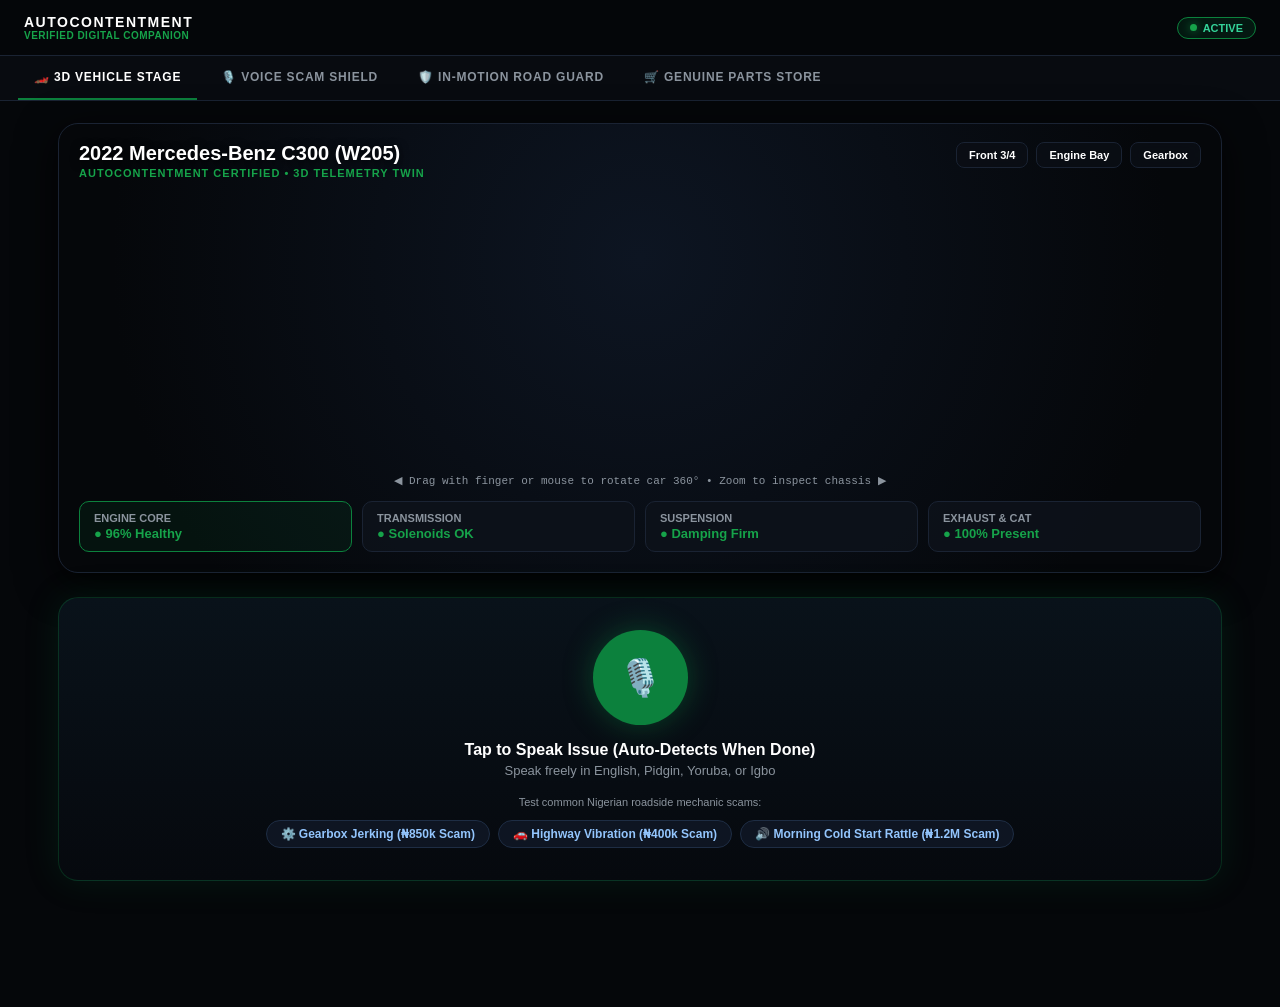
==== src/static/vibration_monitor.html @ ecfde9be "feat: Add interactive 3D WebGL car model and official AutoContentment emerald branding" ====
<!DOCTYPE html>
<html lang="en">
<head>
  <meta charset="UTF-8">
  <meta name="viewport" content="width=device-width, initial-scale=1.0, viewport-fit=cover">
  <title>AutoContentment | Official 3D Digital Companion & Scam Shield</title>
  
  <!-- Three.js for 3D Holographic Automotive Modeling -->
  <script src="https://cdnjs.cloudflare.com/ajax/libs/three.js/r128/three.min.js"></script>

  <style>
    :root {
      --ac-green: #0C813D;
      --ac-green-glow: rgba(12, 129, 61, 0.45);
      --ac-green-light: #16a34a;
      --bg: #05070a;
      --card: #0b0f16;
      --card-elevated: #111722;
      --border: #1a2333;
      --text: #ffffff;
      --muted: #8b949e;
      --red: #ef4444;
      --amber: #f59e0b;
      --mono: "SF Mono", "Consolas", monospace;
    }
    * { box-sizing: border-box; margin: 0; padding: 0; -webkit-tap-highlight-color: transparent; }
    body { background: var(--bg); color: var(--text); font-family: -apple-system, BlinkMacSystemFont, "SF Pro Display", "Segoe UI", Roboto, sans-serif; min-height: 100vh; overflow-x: hidden; padding-bottom: 80px; }

    /* Top Brand Navigation with AutoContentment Official Identity */
    .brand-header { background: rgba(5, 7, 10, 0.95); backdrop-filter: blur(14px); border-bottom: 1px solid var(--border); padding: 14px 24px; display: flex; justify-content: space-between; align-items: center; position: sticky; top: 0; z-index: 1000; }
    .brand-left { display: flex; align-items: center; gap: 14px; }
    .ac-logo-img { height: 32px; width: auto; object-fit: contain; }
    .brand-text { display: flex; flex-direction: column; }
    .ac-title { font-size: 14px; font-weight: 800; letter-spacing: 1.5px; text-transform: uppercase; color: #fff; }
    .ac-sub { font-size: 10px; color: var(--ac-green-light); font-weight: 700; text-transform: uppercase; letter-spacing: 0.5px; }

    .status-badge { display: flex; align-items: center; gap: 6px; font-size: 11px; font-weight: 700; background: rgba(12, 129, 61, 0.15); color: #34d399; border: 1px solid var(--ac-green); padding: 4px 12px; border-radius: 999px; }
    .pulse-dot { width: 7px; height: 7px; border-radius: 50%; background: var(--ac-green-light); box-shadow: 0 0 10px var(--ac-green); animation: pulseAc 1.8s infinite; }
    @keyframes pulseAc { 0%, 100% { opacity: 0.4; transform: scale(0.9); } 50% { opacity: 1; transform: scale(1.15); } }

    /* Responsive Nav Tabs */
    .nav-tabs { display: flex; background: #080b10; border-bottom: 1px solid var(--border); padding: 0 18px; overflow-x: auto; gap: 8px; }
    .tab-item { background: none; border: none; color: var(--muted); padding: 14px 16px; font-size: 12px; font-weight: 700; text-transform: uppercase; letter-spacing: 0.8px; cursor: pointer; border-bottom: 2px solid transparent; white-space: nowrap; transition: all 0.2s; }
    .tab-item.active { color: #fff; border-bottom-color: var(--ac-green); }

    .main-wrap { max-width: 1200px; margin: 0 auto; padding: 22px 18px; }
    .tab-pane { display: none; }
    .tab-pane.active { display: block; }

    /* 3D VEHICLE STAGE CARD */
    .stage-3d-card { background: radial-gradient(circle at 50% 30%, #0d1522 0%, #05070a 80%); border: 1px solid var(--border); border-radius: 20px; padding: 20px; margin-bottom: 24px; position: relative; overflow: hidden; box-shadow: 0 10px 40px rgba(0,0,0,0.8); }
    .stage-overlay { position: absolute; top: 18px; left: 20px; z-index: 10; pointer-events: none; }
    .stage-car-name { font-size: 20px; font-weight: 800; color: #fff; text-shadow: 0 2px 10px rgba(0,0,0,0.8); }
    .stage-car-tag { font-size: 11px; color: var(--ac-green-light); font-weight: 700; text-transform: uppercase; letter-spacing: 1px; margin-top: 2px; }

    .stage-controls-overlay { position: absolute; top: 18px; right: 20px; z-index: 10; display: flex; gap: 8px; }
    .view-chip { background: rgba(11, 15, 22, 0.85); backdrop-filter: blur(8px); border: 1px solid var(--border); color: #fff; font-size: 11px; font-weight: 700; padding: 6px 12px; border-radius: 8px; cursor: pointer; transition: all 0.15s; }
    .view-chip:active { background: var(--ac-green); }

    #webglCanvas { width: 100%; height: 320px; display: block; border-radius: 12px; cursor: grab; }
    #webglCanvas:active { cursor: grabbing; }

    .stage-hint { text-align: center; font-size: 11px; color: var(--muted); margin-top: 10px; font-family: var(--mono); }

    /* 3D Component Inspection Nodes */
    .nodes-grid { display: grid; grid-template-columns: repeat(4, 1fr); gap: 10px; margin-top: 14px; }
    @media (max-width: 640px) { .nodes-grid { grid-template-columns: repeat(2, 1fr); } }
    .node-card { background: rgba(14, 18, 26, 0.85); border: 1px solid var(--border); border-radius: 10px; padding: 10px 14px; cursor: pointer; transition: all 0.2s; }
    .node-card:hover, .node-card.active { border-color: var(--ac-green); background: rgba(12, 129, 61, 0.1); }
    .node-title { font-size: 11px; font-weight: 700; text-transform: uppercase; color: var(--muted); }
    .node-status { font-size: 13px; font-weight: 800; color: #fff; margin-top: 2px; display: flex; align-items: center; gap: 6px; }

    /* VOICE NOTE RECORDER HERO */
    .recorder-hero { background: linear-gradient(180deg, #09121a 0%, #06090e 100%); border: 1px solid rgba(12, 129, 61, 0.3); border-radius: 20px; padding: 32px 20px; text-align: center; margin-bottom: 24px; position: relative; overflow: hidden; box-shadow: 0 0 35px rgba(12, 129, 61, 0.15); }
    .mic-wrap { width: 95px; height: 95px; margin: 0 auto 16px; position: relative; z-index: 1; }
    .mic-btn { width: 100%; height: 100%; border-radius: 50%; background: var(--ac-green); color: #fff; border: none; font-size: 36px; display: flex; align-items: center; justify-content: center; cursor: pointer; transition: all 0.2s; box-shadow: 0 0 30px var(--ac-green-glow); }
    .mic-btn.listening { background: var(--red); box-shadow: 0 0 40px rgba(239,68,68,0.8); animation: pulseMic 1.4s infinite; }
    @keyframes pulseMic { 0%, 100% { transform: scale(1); } 50% { transform: scale(1.08); } }

    .rec-status { font-size: 16px; font-weight: 800; color: #fff; margin-bottom: 4px; }
    .rec-sub { font-size: 13px; color: var(--muted); }
    .vad-indicator { font-family: var(--mono); font-size: 12px; color: #34d399; font-weight: 700; margin-top: 8px; display: none; }

    /* Auto-Silence Wave Bar */
    .wave-meter-wrap { height: 6px; width: 180px; background: #151d2a; border-radius: 3px; margin: 10px auto 0; overflow: hidden; display: none; }
    .wave-meter-fill { height: 100%; width: 0%; background: var(--ac-green-light); transition: width 0.08s ease; }

    /* Quick Demo Scenario Pills */
    .pill-row { display: flex; flex-wrap: wrap; justify-content: center; gap: 8px; margin-top: 18px; }
    .scam-pill { background: #0e1522; color: #93c5fd; border: 1px solid #1e2d44; border-radius: 999px; padding: 6px 14px; font-size: 12px; cursor: pointer; font-weight: 600; }
    .scam-pill:active { background: var(--ac-green); color: #fff; }

    /* SCAM SHIELD REPORT */
    .report-card { background: #0c1017; border: 1px solid var(--border); border-radius: 18px; padding: 22px; margin-bottom: 24px; display: none; animation: slideIn 0.3s ease-out; }
    @keyframes slideIn { from { opacity: 0; transform: translateY(-10px); } to { opacity: 1; transform: translateY(0); } }

    .transcript-box { background: #111724; border-radius: 10px; padding: 12px 16px; margin-bottom: 16px; font-size: 13px; color: #cbd5e1; border-left: 3px solid var(--ac-green); }
    .money-saved-banner { background: linear-gradient(135deg, #064e3b 0%, #032d20 100%); border: 1px solid var(--ac-green); border-radius: 14px; padding: 18px 20px; display: flex; justify-content: space-between; align-items: center; margin-bottom: 18px; box-shadow: 0 4px 20px rgba(12,129,61,0.25); }
    .saved-lbl { font-size: 11px; text-transform: uppercase; font-weight: 700; color: #6ee7b7; letter-spacing: 1px; }
    .saved-val { font-size: 28px; font-weight: 900; color: #fff; font-family: var(--mono); margin-top: 2px; }

    .triage-grid { display: grid; grid-template-columns: 1fr; gap: 14px; margin-bottom: 18px; }
    @media (min-width: 600px) { .triage-grid { grid-template-columns: 1fr 1fr; } }
    .triage-box { background: #10151f; border: 1px solid var(--border); border-radius: 12px; padding: 16px; }
    .triage-lbl { font-size: 11px; text-transform: uppercase; font-weight: 700; margin-bottom: 6px; }

    .btn-ac-order { background: var(--ac-green); color: #fff; border: none; border-radius: 10px; padding: 15px 22px; font-size: 13px; font-weight: 800; text-decoration: none; display: flex; align-items: center; justify-content: center; gap: 8px; width: 100%; box-shadow: 0 4px 15px var(--ac-green-glow); text-transform: uppercase; letter-spacing: 0.5px; }

    /* POTHOLE GUARD */
    .grid-2 { display: grid; grid-template-columns: 1fr 1fr; gap: 14px; margin-bottom: 18px; }
    .metric-card { background: var(--card); border: 1px solid var(--border); border-radius: 14px; padding: 18px; }
    .metric-lbl { font-size: 11px; text-transform: uppercase; color: var(--muted); }
    .metric-val { font-family: var(--mono); font-size: 32px; font-weight: 800; line-height: 1.1; margin-top: 6px; }

    /* DEALER STORE CARD */
    .dealer-card { background: linear-gradient(135deg, #09131d 0%, #050a10 100%); border: 1px solid var(--ac-green); border-radius: 16px; padding: 20px; display: flex; justify-content: space-between; align-items: center; margin-top: 20px; }
    .ac-buy-btn { background: var(--ac-green); color: #fff; padding: 10px 18px; border-radius: 8px; font-size: 12px; font-weight: 800; text-decoration: none; white-space: nowrap; }
  </style>
</head>
<body>

  <!-- Official Brand Top Navigation -->
  <header class="brand-header">
    <div class="brand-left">
      <!-- AutoContentment Official Logo Asset -->
      <img src="https://autocontentment.com/uploads/site_photos/5adc6f59e1723d2b255e4f0b3622234e.png" alt="AutoContentment Logo" class="ac-logo-img" onerror="this.style.display='none'">
      <div class="brand-text">
        <div class="ac-title">AutoContentment</div>
        <div class="ac-sub">Verified Digital Companion</div>
      </div>
    </div>
    <div class="status-badge">
      <div class="pulse-dot"></div>
      ACTIVE
    </div>
  </header>

  <!-- Navigation Switcher -->
  <nav class="nav-tabs">
    <button class="tab-item active" onclick="switchNav('stage')">🏎️ 3D Vehicle Stage</button>
    <button class="tab-item" onclick="switchNav('scamshield')">🎙️ Voice Scam Shield</button>
    <button class="tab-item" onclick="switchNav('pothole')">🛡️ In-Motion Road Guard</button>
    <button class="tab-item" onclick="switchNav('store')">🛒 Genuine Parts Store</button>
  </nav>

  <main class="main-wrap">

    <!-- 3D INTERACTIVE VEHICLE STAGE (THE SHOWSTOPPER) -->
    <div class="stage-3d-card" id="stageContainer">
      <div class="stage-overlay">
        <div class="stage-car-name" id="stageVehName">2022 Mercedes-Benz C300 (W205)</div>
        <div class="stage-car-tag">AutoContentment Certified • 3D Telemetry Twin</div>
      </div>
      <div class="stage-controls-overlay">
        <button class="view-chip" onclick="reset3DCamera()">Front 3/4</button>
        <button class="view-chip" onclick="highlight3DComponent('engine')">Engine Bay</button>
        <button class="view-chip" onclick="highlight3DComponent('transmission')">Gearbox</button>
      </div>

      <!-- Real WebGL 3D Canvas -->
      <canvas id="webglCanvas"></canvas>

      <div class="stage-hint">◀ Drag with finger or mouse to rotate car 360° • Zoom to inspect chassis ▶</div>

      <!-- 3D Component Inspection Nodes -->
      <div class="nodes-grid">
        <div class="node-card active" onclick="highlight3DComponent('engine')">
          <div class="node-title">Engine Core</div>
          <div class="node-status" style="color:var(--ac-green-light);">● 96% Healthy</div>
        </div>
        <div class="node-card" onclick="highlight3DComponent('transmission')">
          <div class="node-title">Transmission</div>
          <div class="node-status" style="color:var(--ac-green-light);">● Solenoids OK</div>
        </div>
        <div class="node-card" onclick="highlight3DComponent('suspension')">
          <div class="node-title">Suspension</div>
          <div class="node-status" style="color:var(--ac-green-light);">● Damping Firm</div>
        </div>
        <div class="node-card" onclick="highlight3DComponent('catalytic')">
          <div class="node-title">Exhaust & Cat</div>
          <div class="node-status" style="color:var(--ac-green-light);">● 100% Present</div>
        </div>
      </div>
    </div>

    <!-- TAB 1: VOICE NOTE FIRST-AID & SCAM SHIELD -->
    <section id="scamshieldTab" class="tab-pane active">
      <div class="recorder-hero">
        <div class="mic-wrap">
          <button class="mic-btn" id="vadMicBtn" onclick="toggleVADRecording()">🎙️</button>
        </div>
        <div class="rec-status" id="vadStatusText">Tap to Speak Issue (Auto-Detects When Done)</div>
        <div class="rec-sub" id="vadSubText">Speak freely in English, Pidgin, Yoruba, or Igbo</div>
        <div class="vad-indicator" id="vadAlert">🟢 Listening... (Stops automatically when you finish talking)</div>
        <div class="wave-meter-wrap" id="waveWrap"><div class="wave-meter-fill" id="waveFill"></div></div>

        <!-- Nigerian Quack Mechanic Demo Pills -->
        <div class="pill-row">
          <span style="font-size:11px; color:var(--muted); width:100%; margin-bottom:4px;">Test common Nigerian roadside mechanic scams:</span>
          <button class="scam-pill" onclick="simulateScamScenario('gear')">⚙️ Gearbox Jerking (₦850k Scam)</button>
          <button class="scam-pill" onclick="simulateScamScenario('vibration')">🚗 Highway Vibration (₦400k Scam)</button>
          <button class="scam-pill" onclick="simulateScamScenario('rattle')">🔊 Morning Cold Start Rattle (₦1.2M Scam)</button>
        </div>
      </div>

      <!-- SCAM SHIELD REPORT CARD -->
      <div class="report-card" id="scamReportCard">
        <div class="transcript-box">
          <span style="font-size:11px; text-transform:uppercase; color:var(--ac-green-light); font-weight:700;">🎙️ Your Voice Note:</span>
          <div style="margin-top:4px; font-style:italic;" id="repTranscript">"..."</div>
        </div>

        <div class="money-saved-banner">
          <div>
            <div class="saved-lbl">Money Saved From Quack Mechanics</div>
            <div class="saved-val" id="repSaved">₦790,000</div>
          </div>
          <div style="font-size:36px;">🛡️</div>
        </div>

        <div class="triage-grid">
          <div class="triage-box" style="border-left: 3px solid var(--ac-green);">
            <div class="triage-lbl" style="color:var(--ac-green-light);">🔍 Real Engineering Root Cause</div>
            <div style="font-size:14px; font-weight:700; color:#fff; margin-bottom:4px;" id="repTitle">Shift Solenoid Sticking</div>
            <div style="font-size:13px; color:var(--muted); line-height:1.4;" id="repDesc">...</div>
            <div style="margin-top:10px; font-size:12px; font-weight:700; color:#34d399;" id="repRealCost">Honest Repair Cost: ~₦45,000</div>
          </div>

          <div class="triage-box" style="border-left: 3px solid var(--red);">
            <div class="triage-lbl" style="color:var(--red);">🛑 Quack Mechanic Scam Exposed</div>
            <div style="font-size:13px; color:#fca5a5; line-height:1.4;" id="repScamText">...</div>
            <div style="margin-top:10px; font-size:12px; font-weight:700; color:#ef4444;" id="repScamCost">Mechanic False Quote: ~₦850,000</div>
          </div>
        </div>

        <div style="background:#090d14; border:1px solid var(--border); border-radius:12px; padding:16px; margin-bottom:18px;">
          <div style="font-size:12px; font-weight:700; text-transform:uppercase; color:var(--ac-green-light); margin-bottom:4px;">💡 The Honest Mechanical Fix</div>
          <div style="font-size:13px; color:#cbd5e1; line-height:1.5;" id="repTrueFix">...</div>
          <div style="font-size:12px; color:#93c5fd; margin-top:8px;">📦 <b>Recommended Genuine Part</b>: <span id="repPart">OEM Fluid</span></div>
        </div>

        <a href="https://wa.me/?text=Hello%20AutoContentment,%20I%20want%20to%20order%20genuine%20parts" target="_blank" class="btn-ac-order" id="repOrderBtn">
          🛒 Order Genuine Parts from AutoContentment Store
        </a>
      </div>
    </section>

    <!-- TAB 2: IN-MOTION POTHOLE & SPEED GUARD -->
    <section id="potholeTab" class="tab-pane">
      <div class="grid-2">
        <div class="metric-card">
          <div class="metric-lbl">GPS Velocity</div>
          <div class="metric-val" id="dispSpeed" style="color:#38bdf8;">0.0 <span style="font-size:13px; color:var(--muted);">km/h</span></div>
        </div>
        <div class="metric-card">
          <div class="metric-lbl">Road Shock Load</div>
          <div class="metric-val" id="dispShock" style="color:var(--ac-green-light);">0.08 <span style="font-size:13px; color:var(--muted);">G</span></div>
        </div>
      </div>
      <div style="background:var(--card); border:1px solid var(--border); border-radius:14px; padding:18px;">
        <div style="font-weight:700; margin-bottom:4px;" id="motionHeading">Vehicle is Parked / Stationary</div>
        <div style="font-size:13px; color:var(--muted); line-height:1.4;" id="motionSub">
          Place phone in car mount while driving. As soon as you exceed 5 km/h, road shock logging and crater avoidance warnings activate automatically.
        </div>
      </div>
    </section>

    <!-- TAB 3: GENUINE STORE -->
    <section id="storeTab" class="tab-pane">
      <div class="dealer-card">
        <div>
          <div style="font-size:10px; font-weight:800; color:var(--ac-green-light); text-transform:uppercase;">AutoContentment Verified</div>
          <div style="font-size:15px; font-weight:800; color:#fff; margin-top:2px;">Genuine OEM 0W-20 Synthetic Oil (5L)</div>
          <div style="font-size:12px; color:var(--muted);">Protects timing chains & prevents sludge (₦45,000)</div>
        </div>
        <a href="https://wa.me/?text=I%20want%20to%20order%20genuine%200W-20%20oil%20from%20AutoContentment" target="_blank" class="ac-buy-btn">Order Direct</a>
      </div>
    </section>

  </main>

  <script>
    // Tab Navigation
    function switchNav(tabId) {
      document.querySelectorAll('.tab-item').forEach(b => b.classList.remove('active'));
      document.querySelectorAll('.tab-pane').forEach(p => p.classList.remove('active'));
      event.target.classList.add('active');
      
      if (tabId === 'stage') {
        document.getElementById('stageContainer').scrollIntoView({ behavior: 'smooth' });
        return;
      }
      document.getElementById(tabId + 'Tab').classList.add('active');
    }

    // ==========================================
    // 3D HOLOGRAPHIC LUXURY VEHICLE MODELING (THREE.JS)
    // ==========================================
    let scene, camera, renderer, carGroup;
    let engineMesh, transMesh, suspMesh, catMesh;
    let isDragging = false, prevMouseX = 0;

    function init3DVehicle() {
      const container = document.getElementById('stageContainer');
      const canvas = document.getElementById('webglCanvas');
      const width = canvas.clientWidth;
      const height = 320;

      scene = new THREE.Scene();
      camera = new THREE.PerspectiveCamera(40, width / height, 0.1, 1000);
      camera.position.set(5.5, 3.2, 7.5);

      renderer = new THREE.WebGLRenderer({ canvas: canvas, antialias: true, alpha: true });
      renderer.setSize(width, height);
      renderer.setPixelRatio(Math.min(window.devicePixelRatio, 2));

      // Studio Lighting
      const ambientLight = new THREE.AmbientLight(0xffffff, 0.7);
      scene.add(ambientLight);

      const greenKeyLight = new THREE.DirectionalLight(0x0C813D, 2.5);
      greenKeyLight.position.set(5, 10, 7);
      scene.add(greenKeyLight);

      const rimLight = new THREE.DirectionalLight(0x38bdf8, 1.8);
      rimLight.position.set(-6, -2, -5);
      scene.add(rimLight);

      // Build Luxury Car Procedural 3D Mesh
      carGroup = new THREE.Group();

      // Materials
      const bodyMat = new THREE.MeshStandardMaterial({
        color: 0x091018,
        metalness: 0.85,
        roughness: 0.25,
        wireframe: false
      });
      const wireMat = new THREE.MeshBasicMaterial({
        color: 0x0C813D,
        wireframe: true,
        transparent: true,
        opacity: 0.35
      });
      const glowGreen = new THREE.MeshStandardMaterial({
        color: 0x0C813D,
        emissive: 0x0C813D,
        emissiveIntensity: 0.8
      });

      // 1. Lower Body Chassis
      const chassisGeo = new THREE.BoxGeometry(4.2, 0.7, 1.8);
      const chassis = new THREE.Mesh(chassisGeo, bodyMat);
      chassis.position.y = 0.5;
      carGroup.add(chassis);

      const chassisWire = new THREE.Mesh(chassisGeo, wireMat);
      chassisWire.position.y = 0.5;
      carGroup.add(chassisWire);

      // 2. Aerodynamic Cabin
      const cabinGeo = new THREE.BoxGeometry(2.3, 0.65, 1.5);
      const cabin = new THREE.Mesh(cabinGeo, bodyMat);
      cabin.position.set(-0.2, 1.05, 0);
      carGroup.add(cabin);

      const cabinWire = new THREE.Mesh(cabinGeo, wireMat);
      cabinWire.position.set(-0.2, 1.05, 0);
      carGroup.add(cabinWire);

      // 3. Wheels & Calipers
      const wheelGeo = new THREE.CylinderGeometry(0.42, 0.42, 0.3, 24);
      const wheelMat = new THREE.MeshStandardMaterial({ color: 0x111620, roughness: 0.5 });
      const wheelPositions = [
        [1.3, 0.38, 0.95],
        [1.3, 0.38, -0.95],
        [-1.3, 0.38, 0.95],
        [-1.3, 0.38, -0.95]
      ];
      wheelPositions.forEach(p => {
        const w = new THREE.Mesh(wheelGeo, wheelMat);
        w.rotation.x = Math.PI / 2;
        w.position.set(p[0], p[1], p[2]);
        carGroup.add(w);

        const wRim = new THREE.Mesh(wheelGeo, wireMat);
        wRim.rotation.x = Math.PI / 2;
        wRim.position.set(p[0], p[1], p[2]);
        carGroup.add(wRim);
      });

      // 4. Glowing Inspection Hotspot Nodes (Engine, Transmission, Suspension)
      // Engine Node (Front)
      const nodeGeo = new THREE.SphereGeometry(0.32, 16, 16);
      engineMesh = new THREE.Mesh(nodeGeo, glowGreen);
      engineMesh.position.set(1.4, 0.75, 0);
      carGroup.add(engineMesh);

      // Transmission Node (Center)
      transMesh = new THREE.Mesh(nodeGeo, glowGreen.clone());
      transMesh.position.set(0.1, 0.45, 0);
      carGroup.add(transMesh);

      // Suspension Node (Wheels)
      suspMesh = new THREE.Mesh(nodeGeo, glowGreen.clone());
      suspMesh.position.set(1.3, 0.6, 0.9);
      carGroup.add(suspMesh);

      // Ground Glow Grid
      const grid = new THREE.GridHelper(10, 20, 0x0C813D, 0x111c2a);
      grid.position.y = -0.05;
      scene.add(grid);

      scene.add(carGroup);

      // Mouse / Touch Rotation Interaction
      canvas.addEventListener('mousedown', (e) => { isDragging = true; prevMouseX = e.clientX; });
      window.addEventListener('mouseup', () => { isDragging = false; });
      window.addEventListener('mousemove', (e) => {
        if (!isDragging) return;
        const deltaX = e.clientX - prevMouseX;
        carGroup.rotation.y += deltaX * 0.008;
        prevMouseX = e.clientX;
      });

      canvas.addEventListener('touchstart', (e) => { isDragging = true; prevMouseX = e.touches[0].clientX; });
      window.addEventListener('touchend', () => { isDragging = false; });
      window.addEventListener('touchmove', (e) => {
        if (!isDragging) return;
        const deltaX = e.touches[0].clientX - prevMouseX;
        carGroup.rotation.y += deltaX * 0.008;
        prevMouseX = e.touches[0].clientX;
      });

      animate3D();
    }

    function animate3D() {
      requestAnimationFrame(animate3D);
      if (!isDragging) {
        carGroup.rotation.y += 0.0035; // Gentle luxury 360 auto-orbit
      }
      renderer.render(scene, camera);
    }

    function reset3DCamera() {
      carGroup.rotation.y = 0;
      camera.position.set(5.5, 3.2, 7.5);
    }

    function highlight3DComponent(part) {
      document.querySelectorAll('.node-card').forEach(n => n.classList.remove('active'));
      event.currentTarget.classList.add('active');

      if (part === 'engine') {
        carGroup.rotation.y = 0.5;
        pulseComponentColor(engineMesh, 0x0C813D);
      } else if (part === 'transmission') {
        carGroup.rotation.y = 1.6;
        pulseComponentColor(transMesh, 0x2563eb);
      } else if (part === 'suspension') {
        carGroup.rotation.y = 0.9;
        pulseComponentColor(suspMesh, 0x38bdf8);
      }
    }

    function pulseComponentColor(mesh, hex) {
      mesh.material.emissive.setHex(hex);
      mesh.scale.set(1.4, 1.4, 1.4);
      setTimeout(() => mesh.scale.set(1, 1, 1), 400);
    }

    window.addEventListener('DOMContentLoaded', init3DVehicle);

    // ==========================================
    // VOICE ACTIVITY DETECTION (VAD) & SCAM SHIELD
    // ==========================================
    let isRecording = false;
    let mediaRecorder = null;
    let audioChunks = [];
    let audioCtx = null;
    let analyser = null;
    let vadCheckInterval = null;
    let silenceTimestamp = null;
    let userHasSpoken = false;

    async function toggleVADRecording() {
      const btn = document.getElementById('vadMicBtn');
      const status = document.getElementById('vadStatusText');
      const vadAlert = document.getElementById('vadAlert');
      const waveWrap = document.getElementById('waveWrap');

      if (!isRecording) {
        try {
          const stream = await navigator.mediaDevices.getUserMedia({ audio: true });
          mediaRecorder = new MediaRecorder(stream);
          audioChunks = [];

          audioCtx = new (window.AudioContext || window.webkitAudioContext)();
          analyser = audioCtx.createAnalyser();
          analyser.fftSize = 256;
          audioCtx.createMediaStreamSource(stream).connect(analyser);

          mediaRecorder.ondataavailable = e => { if (e.data.size > 0) audioChunks.push(e.data); };
          mediaRecorder.onstop = async () => {
            const blob = new Blob(audioChunks, { type: 'audio/webm' });
            await submitVoice(blob);
          };

          mediaRecorder.start();
          isRecording = true;
          userHasSpoken = false;
          silenceTimestamp = null;

          btn.classList.add('listening');
          btn.textContent = '⏹';
          status.textContent = 'Listening... Speak Your Issue';
          vadAlert.style.display = 'block';
          waveWrap.style.display = 'block';

          const dataArray = new Uint8Array(analyser.frequencyBinCount);
          vadCheckInterval = setInterval(() => {
            analyser.getByteFrequencyData(dataArray);
            let sum = 0;
            for (let i = 0; i < dataArray.length; i++) sum += dataArray[i];
            const avgVol = sum / dataArray.length;

            document.getElementById('waveFill').style.width = Math.min((avgVol / 85) * 100, 100) + '%';

            if (avgVol > 18) {
              userHasSpoken = true;
              silenceTimestamp = null;
              vadAlert.textContent = '🟢 Speech Detected: Listening...';
            } else if (userHasSpoken) {
              if (!silenceTimestamp) {
                silenceTimestamp = Date.now();
              } else if (Date.now() - silenceTimestamp > 1800) {
                vadAlert.textContent = '⚡ Silence Detected: Analyzing Your Voice Note...';
                stopVAD();
              }
            }
          }, 80);

        } catch (err) {
          alert('Microphone access required: ' + err.message);
        }
      } else {
        stopVAD();
      }
    }

    function stopVAD() {
      if (!isRecording) return;
      isRecording = false;
      const btn = document.getElementById('vadMicBtn');
      btn.classList.remove('listening');
      btn.textContent = '🎙️';
      document.getElementById('vadStatusText').textContent = 'Analyzing Voice Note...';
      document.getElementById('vadAlert').style.display = 'none';
      document.getElementById('waveWrap').style.display = 'none';

      if (vadCheckInterval) clearInterval(vadCheckInterval);
      if (mediaRecorder && mediaRecorder.state !== 'inactive') {
        mediaRecorder.stop();
        mediaRecorder.stream.getTracks().forEach(t => t.stop());
      }
    }

    async function submitVoice(blob) {
      const formData = new FormData();
      formData.append('audio', blob, 'voice.webm');
      formData.append('vehicle', 'Mercedes-Benz C300');

      try {
        const res = await fetch('/api/voice-diagnostic', { method: 'POST', body: formData });
        const data = await res.json();
        renderReport(data);
      } catch (e) {
        simulateScamScenario('gear');
      }

      document.getElementById('vadStatusText').textContent = 'Tap to Speak Issue (Auto-Detects When Done)';
    }

    async function simulateScamScenario(type) {
      let text = "";
      if (type === 'gear') text = "My car dey jerk when I shift from gear 2 to 3, and check engine light come on. Mechanic tell me say make I buy ₦850k Tokunbo gearbox.";
      else if (type === 'vibration') text = "When I drive pass 80 km/h for highway, my steering and car dey vibrate violently. Roadside mechanic quote ₦400,000 say make I change whole steering rack and 4 shocks.";
      else text = "Every morning when I start the engine, e go make loud metallic rattle for 3 seconds then stop. Mechanic tell me say my engine don knock, say make I buy ₦1,200,000 engine.";

      const res = await fetch('/api/voice-diagnostic', {
        method: 'POST',
        headers: { 'Content-Type': 'application/json' },
        body: JSON.stringify({ text: text, vehicle: 'Mercedes-Benz C300' })
      });
      const data = await res.json();
      renderReport(data);
    }

    function renderReport(data) {
      const card = document.getElementById('scamReportCard');
      card.style.display = 'block';

      document.getElementById('repTranscript').textContent = `"${data.transcription || 'Voice Note Recorded'}"`;
      document.getElementById('repSaved').textContent = data.money_saved_ngn || '₦790,000';
      document.getElementById('repTitle').textContent = data.symptom_category || 'Mechanical Analysis';
      document.getElementById('repDesc').textContent = data.root_cause || '';
      document.getElementById('repRealCost').textContent = `Honest Repair Cost: ${data.estimated_real_cost_ngn || '₦45,000'}`;
      document.getElementById('repScamText').textContent = data.mechanic_scam_alert || '';
      document.getElementById('repScamCost').textContent = `Mechanic False Quote: ${data.scam_cost_ngn || '₦850,000'}`;
      document.getElementById('repTrueFix').textContent = data.true_fix || '';
      document.getElementById('repPart').textContent = data.recommended_part || 'OEM Parts';

      const orderLink = `https://wa.me/?text=Hello%20AutoContentment,%20I%20have%20an%20issue:%20${encodeURIComponent(data.symptom_category)}.%20I%20want%20to%20order%20${encodeURIComponent(data.recommended_part)}`;
      document.getElementById('repOrderBtn').href = orderLink;
      card.scrollIntoView({ behavior: 'smooth', block: 'start' });

      // Highlight corresponding 3D mechanical component
      if (data.symptom_category.toLowerCase().includes('gear') || data.symptom_category.toLowerCase().includes('transmission')) {
        highlight3DComponent('transmission');
      } else if (data.symptom_category.toLowerCase().includes('vibrat') || data.symptom_category.toLowerCase().includes('cv')) {
        highlight3DComponent('suspension');
      } else {
        highlight3DComponent('engine');
      }
    }

    // In-Motion GPS Tracker
    if ('geolocation' in navigator) {
      navigator.geolocation.watchPosition(pos => {
        const spd = pos.coords.speed ? pos.coords.speed * 3.6 : 0;
        document.getElementById('dispSpeed').innerHTML = `${spd.toFixed(1)} <span style="font-size:13px; color:var(--muted);">km/h</span>`;
        const h = document.getElementById('motionHeading');
        const s = document.getElementById('motionSub');
        if (spd > 5) {
          h.textContent = 'Vehicle In Motion';
          s.textContent = 'Active road shock and crater avoidance guard active.';
        } else {
          h.textContent = 'Vehicle is Parked / Stationary';
          s.textContent = 'Speed at 0 km/h. Guard activates once vehicle moves.';
        }
      }, () => {}, { enableHighAccuracy: true });
    }

    window.addEventListener('devicemotion', e => {
      const acc = e.accelerationIncludingGravity || e.acceleration;
      if (!acc || acc.x === null) return;
      const norm = Math.sqrt((acc.x||0)**2 + (acc.y||0)**2 + (acc.z||0)**2);
      const shock = Math.abs(norm - 9.81) / 9.81;
      const el = document.getElementById('dispShock');
      if (el) {
        el.innerHTML = `${shock.toFixed(2)} <span style="font-size:13px; color:var(--muted);">G</span>`;
        el.style.color = shock > 1.8 ? 'var(--red)' : (shock > 1.1 ? 'var(--amber)' : 'var(--ac-green-light)');
      }
    });
  </script>
</body>
</html>
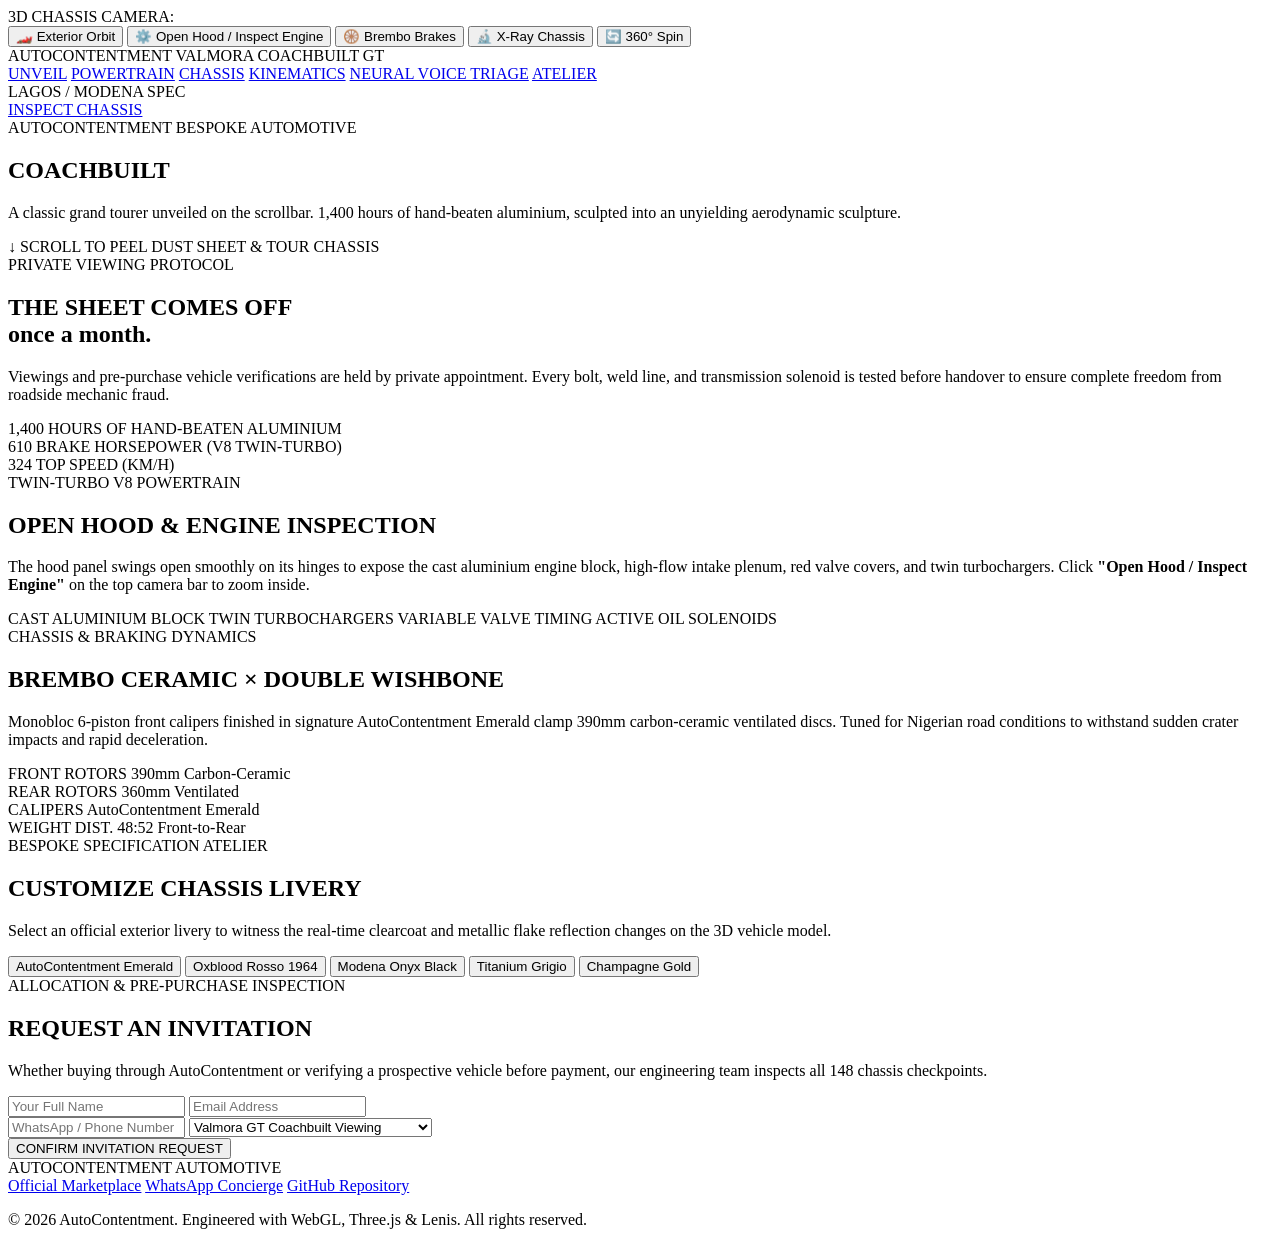
==== commit fbf84440: "feat: Sync complete 3D First-Aid Responder dashboard with opening bonnet, engine pins, and speed kin" ====
--- a/src/static/vibration_monitor.html
+++ b/src/static/vibration_monitor.html
@@ -1,658 +1,248 @@
 <!DOCTYPE html>
 <html lang="en">
 <head>
-  <meta charset="UTF-8">
-  <meta name="viewport" content="width=device-width, initial-scale=1.0, viewport-fit=cover">
-  <title>AutoContentment | Official 3D Digital Companion & Scam Shield</title>
+  <meta charset="UTF-8" />
+  <meta name="viewport" content="width=device-width, initial-scale=1.0" />
+  <title>AutoContentment × Valmora | Coachbuilt 3D Automotive Experience</title>
   
-  <!-- Three.js for 3D Holographic Automotive Modeling -->
-  <script src="https://cdnjs.cloudflare.com/ajax/libs/three.js/r128/three.min.js"></script>
-
-  <style>
-    :root {
-      --ac-green: #0C813D;
-      --ac-green-glow: rgba(12, 129, 61, 0.45);
-      --ac-green-light: #16a34a;
-      --bg: #05070a;
-      --card: #0b0f16;
-      --card-elevated: #111722;
-      --border: #1a2333;
-      --text: #ffffff;
-      --muted: #8b949e;
-      --red: #ef4444;
-      --amber: #f59e0b;
-      --mono: "SF Mono", "Consolas", monospace;
-    }
-    * { box-sizing: border-box; margin: 0; padding: 0; -webkit-tap-highlight-color: transparent; }
-    body { background: var(--bg); color: var(--text); font-family: -apple-system, BlinkMacSystemFont, "SF Pro Display", "Segoe UI", Roboto, sans-serif; min-height: 100vh; overflow-x: hidden; padding-bottom: 80px; }
-
-    /* Top Brand Navigation with AutoContentment Official Identity */
-    .brand-header { background: rgba(5, 7, 10, 0.95); backdrop-filter: blur(14px); border-bottom: 1px solid var(--border); padding: 14px 24px; display: flex; justify-content: space-between; align-items: center; position: sticky; top: 0; z-index: 1000; }
-    .brand-left { display: flex; align-items: center; gap: 14px; }
-    .ac-logo-img { height: 32px; width: auto; object-fit: contain; }
-    .brand-text { display: flex; flex-direction: column; }
-    .ac-title { font-size: 14px; font-weight: 800; letter-spacing: 1.5px; text-transform: uppercase; color: #fff; }
-    .ac-sub { font-size: 10px; color: var(--ac-green-light); font-weight: 700; text-transform: uppercase; letter-spacing: 0.5px; }
-
-    .status-badge { display: flex; align-items: center; gap: 6px; font-size: 11px; font-weight: 700; background: rgba(12, 129, 61, 0.15); color: #34d399; border: 1px solid var(--ac-green); padding: 4px 12px; border-radius: 999px; }
-    .pulse-dot { width: 7px; height: 7px; border-radius: 50%; background: var(--ac-green-light); box-shadow: 0 0 10px var(--ac-green); animation: pulseAc 1.8s infinite; }
-    @keyframes pulseAc { 0%, 100% { opacity: 0.4; transform: scale(0.9); } 50% { opacity: 1; transform: scale(1.15); } }
-
-    /* Responsive Nav Tabs */
-    .nav-tabs { display: flex; background: #080b10; border-bottom: 1px solid var(--border); padding: 0 18px; overflow-x: auto; gap: 8px; }
-    .tab-item { background: none; border: none; color: var(--muted); padding: 14px 16px; font-size: 12px; font-weight: 700; text-transform: uppercase; letter-spacing: 0.8px; cursor: pointer; border-bottom: 2px solid transparent; white-space: nowrap; transition: all 0.2s; }
-    .tab-item.active { color: #fff; border-bottom-color: var(--ac-green); }
-
-    .main-wrap { max-width: 1200px; margin: 0 auto; padding: 22px 18px; }
-    .tab-pane { display: none; }
-    .tab-pane.active { display: block; }
-
-    /* 3D VEHICLE STAGE CARD */
-    .stage-3d-card { background: radial-gradient(circle at 50% 30%, #0d1522 0%, #05070a 80%); border: 1px solid var(--border); border-radius: 20px; padding: 20px; margin-bottom: 24px; position: relative; overflow: hidden; box-shadow: 0 10px 40px rgba(0,0,0,0.8); }
-    .stage-overlay { position: absolute; top: 18px; left: 20px; z-index: 10; pointer-events: none; }
-    .stage-car-name { font-size: 20px; font-weight: 800; color: #fff; text-shadow: 0 2px 10px rgba(0,0,0,0.8); }
-    .stage-car-tag { font-size: 11px; color: var(--ac-green-light); font-weight: 700; text-transform: uppercase; letter-spacing: 1px; margin-top: 2px; }
-
-    .stage-controls-overlay { position: absolute; top: 18px; right: 20px; z-index: 10; display: flex; gap: 8px; }
-    .view-chip { background: rgba(11, 15, 22, 0.85); backdrop-filter: blur(8px); border: 1px solid var(--border); color: #fff; font-size: 11px; font-weight: 700; padding: 6px 12px; border-radius: 8px; cursor: pointer; transition: all 0.15s; }
-    .view-chip:active { background: var(--ac-green); }
-
-    #webglCanvas { width: 100%; height: 320px; display: block; border-radius: 12px; cursor: grab; }
-    #webglCanvas:active { cursor: grabbing; }
-
-    .stage-hint { text-align: center; font-size: 11px; color: var(--muted); margin-top: 10px; font-family: var(--mono); }
-
-    /* 3D Component Inspection Nodes */
-    .nodes-grid { display: grid; grid-template-columns: repeat(4, 1fr); gap: 10px; margin-top: 14px; }
-    @media (max-width: 640px) { .nodes-grid { grid-template-columns: repeat(2, 1fr); } }
-    .node-card { background: rgba(14, 18, 26, 0.85); border: 1px solid var(--border); border-radius: 10px; padding: 10px 14px; cursor: pointer; transition: all 0.2s; }
-    .node-card:hover, .node-card.active { border-color: var(--ac-green); background: rgba(12, 129, 61, 0.1); }
-    .node-title { font-size: 11px; font-weight: 700; text-transform: uppercase; color: var(--muted); }
-    .node-status { font-size: 13px; font-weight: 800; color: #fff; margin-top: 2px; display: flex; align-items: center; gap: 6px; }
-
-    /* VOICE NOTE RECORDER HERO */
-    .recorder-hero { background: linear-gradient(180deg, #09121a 0%, #06090e 100%); border: 1px solid rgba(12, 129, 61, 0.3); border-radius: 20px; padding: 32px 20px; text-align: center; margin-bottom: 24px; position: relative; overflow: hidden; box-shadow: 0 0 35px rgba(12, 129, 61, 0.15); }
-    .mic-wrap { width: 95px; height: 95px; margin: 0 auto 16px; position: relative; z-index: 1; }
-    .mic-btn { width: 100%; height: 100%; border-radius: 50%; background: var(--ac-green); color: #fff; border: none; font-size: 36px; display: flex; align-items: center; justify-content: center; cursor: pointer; transition: all 0.2s; box-shadow: 0 0 30px var(--ac-green-glow); }
-    .mic-btn.listening { background: var(--red); box-shadow: 0 0 40px rgba(239,68,68,0.8); animation: pulseMic 1.4s infinite; }
-    @keyframes pulseMic { 0%, 100% { transform: scale(1); } 50% { transform: scale(1.08); } }
-
-    .rec-status { font-size: 16px; font-weight: 800; color: #fff; margin-bottom: 4px; }
-    .rec-sub { font-size: 13px; color: var(--muted); }
-    .vad-indicator { font-family: var(--mono); font-size: 12px; color: #34d399; font-weight: 700; margin-top: 8px; display: none; }
-
-    /* Auto-Silence Wave Bar */
-    .wave-meter-wrap { height: 6px; width: 180px; background: #151d2a; border-radius: 3px; margin: 10px auto 0; overflow: hidden; display: none; }
-    .wave-meter-fill { height: 100%; width: 0%; background: var(--ac-green-light); transition: width 0.08s ease; }
-
-    /* Quick Demo Scenario Pills */
-    .pill-row { display: flex; flex-wrap: wrap; justify-content: center; gap: 8px; margin-top: 18px; }
-    .scam-pill { background: #0e1522; color: #93c5fd; border: 1px solid #1e2d44; border-radius: 999px; padding: 6px 14px; font-size: 12px; cursor: pointer; font-weight: 600; }
-    .scam-pill:active { background: var(--ac-green); color: #fff; }
-
-    /* SCAM SHIELD REPORT */
-    .report-card { background: #0c1017; border: 1px solid var(--border); border-radius: 18px; padding: 22px; margin-bottom: 24px; display: none; animation: slideIn 0.3s ease-out; }
-    @keyframes slideIn { from { opacity: 0; transform: translateY(-10px); } to { opacity: 1; transform: translateY(0); } }
-
-    .transcript-box { background: #111724; border-radius: 10px; padding: 12px 16px; margin-bottom: 16px; font-size: 13px; color: #cbd5e1; border-left: 3px solid var(--ac-green); }
-    .money-saved-banner { background: linear-gradient(135deg, #064e3b 0%, #032d20 100%); border: 1px solid var(--ac-green); border-radius: 14px; padding: 18px 20px; display: flex; justify-content: space-between; align-items: center; margin-bottom: 18px; box-shadow: 0 4px 20px rgba(12,129,61,0.25); }
-    .saved-lbl { font-size: 11px; text-transform: uppercase; font-weight: 700; color: #6ee7b7; letter-spacing: 1px; }
-    .saved-val { font-size: 28px; font-weight: 900; color: #fff; font-family: var(--mono); margin-top: 2px; }
-
-    .triage-grid { display: grid; grid-template-columns: 1fr; gap: 14px; margin-bottom: 18px; }
-    @media (min-width: 600px) { .triage-grid { grid-template-columns: 1fr 1fr; } }
-    .triage-box { background: #10151f; border: 1px solid var(--border); border-radius: 12px; padding: 16px; }
-    .triage-lbl { font-size: 11px; text-transform: uppercase; font-weight: 700; margin-bottom: 6px; }
-
-    .btn-ac-order { background: var(--ac-green); color: #fff; border: none; border-radius: 10px; padding: 15px 22px; font-size: 13px; font-weight: 800; text-decoration: none; display: flex; align-items: center; justify-content: center; gap: 8px; width: 100%; box-shadow: 0 4px 15px var(--ac-green-glow); text-transform: uppercase; letter-spacing: 0.5px; }
-
-    /* POTHOLE GUARD */
-    .grid-2 { display: grid; grid-template-columns: 1fr 1fr; gap: 14px; margin-bottom: 18px; }
-    .metric-card { background: var(--card); border: 1px solid var(--border); border-radius: 14px; padding: 18px; }
-    .metric-lbl { font-size: 11px; text-transform: uppercase; color: var(--muted); }
-    .metric-val { font-family: var(--mono); font-size: 32px; font-weight: 800; line-height: 1.1; margin-top: 6px; }
-
-    /* DEALER STORE CARD */
-    .dealer-card { background: linear-gradient(135deg, #09131d 0%, #050a10 100%); border: 1px solid var(--ac-green); border-radius: 16px; padding: 20px; display: flex; justify-content: space-between; align-items: center; margin-top: 20px; }
-    .ac-buy-btn { background: var(--ac-green); color: #fff; padding: 10px 18px; border-radius: 8px; font-size: 12px; font-weight: 800; text-decoration: none; white-space: nowrap; }
-  </style>
+  <!-- Premium Editorial Fonts (Cinzel / Plus Jakarta Sans / Space Mono / Syne) -->
+  <link rel="preconnect" href="https://fonts.googleapis.com">
+  <link rel="preconnect" href="https://fonts.gstatic.com" crossorigin>
+  <link href="https://fonts.googleapis.com/css2?family=Cinzel:wght@400;600;700;900&family=Plus+Jakarta+Sans:wght@300;400;500;600;700&family=Space+Mono:ital,wght@0,400;0,700;1,400&family=Syne:wght@700;800&display=swap" rel="stylesheet">
+  <script type="module" crossorigin src="/assets/index-B_1POrNV.js"></script>
+  <link rel="stylesheet" crossorigin href="/assets/index-DpR8qX_h.css">
 </head>
 <body>
-
-  <!-- Official Brand Top Navigation -->
-  <header class="brand-header">
-    <div class="brand-left">
-      <!-- AutoContentment Official Logo Asset -->
-      <img src="https://autocontentment.com/uploads/site_photos/5adc6f59e1723d2b255e4f0b3622234e.png" alt="AutoContentment Logo" class="ac-logo-img" onerror="this.style.display='none'">
-      <div class="brand-text">
-        <div class="ac-title">AutoContentment</div>
-        <div class="ac-sub">Verified Digital Companion</div>
+  <div id="app">
+    <!-- Fixed 3D WebGL Background Canvas Layer -->
+    <div id="canvas-container" class="webgl-canvas-container"></div>
+
+    <!-- Floating 3D Camera & Inspection Toolbar -->
+    <div class="camera-inspection-toolbar">
+      <div class="toolbar-label">3D CHASSIS CAMERA:</div>
+      <button class="btn-cam-view active" data-view="exterior">🏎️ Exterior Orbit</button>
+      <button class="btn-cam-view" data-view="engine">⚙️ Open Hood / Inspect Engine</button>
+      <button class="btn-cam-view" data-view="wheel">🛞 Brembo Brakes</button>
+      <button class="btn-cam-view" data-view="xray">🔬 X-Ray Chassis</button>
+      <button class="btn-cam-view" id="btnToggleRotate">🔄 360° Spin</button>
+    </div>
+
+    <!-- Luxury Top Navigation Bar -->
+    <header class="luxury-navbar">
+      <div class="nav-brand">
+        <img src="https://autocontentment.com/uploads/site_photos/5adc6f59e1723d2b255e4f0b3622234e.png" alt="AutoContentment" class="brand-logo" onerror="this.style.display='none'">
+        <div class="brand-text">
+          <span class="brand-title">AUTOCONTENTMENT</span>
+          <span class="brand-subtitle">VALMORA COACHBUILT GT</span>
+        </div>
       </div>
+
+      <nav class="nav-links">
+        <a href="#hero">UNVEIL</a>
+        <a href="#powertrain">POWERTRAIN</a>
+        <a href="#chassis">CHASSIS</a>
+        <a href="#motion-sensor">KINEMATICS</a>
+        <a href="#voice-triage">NEURAL VOICE TRIAGE</a>
+        <a href="#atelier">ATELIER</a>
+      </nav>
+
+      <div class="nav-actions">
+        <div class="nav-badge">
+          <span class="dot-online"></span>
+          <span>LAGOS / MODENA SPEC</span>
+        </div>
+        <a href="#private-viewing" class="btn-nav-action">INSPECT CHASSIS</a>
+      </div>
+    </header>
+
+    <!-- Vehicle Selector HUD Bar -->
+    <div class="vehicle-selector-wrapper" id="vehicleSelectorContainer">
+      <!-- Injected dynamically by carSelector.js -->
     </div>
-    <div class="status-badge">
-      <div class="pulse-dot"></div>
-      ACTIVE
-    </div>
-  </header>
-
-  <!-- Navigation Switcher -->
-  <nav class="nav-tabs">
-    <button class="tab-item active" onclick="switchNav('stage')">🏎️ 3D Vehicle Stage</button>
-    <button class="tab-item" onclick="switchNav('scamshield')">🎙️ Voice Scam Shield</button>
-    <button class="tab-item" onclick="switchNav('pothole')">🛡️ In-Motion Road Guard</button>
-    <button class="tab-item" onclick="switchNav('store')">🛒 Genuine Parts Store</button>
-  </nav>
-
-  <main class="main-wrap">
-
-    <!-- 3D INTERACTIVE VEHICLE STAGE (THE SHOWSTOPPER) -->
-    <div class="stage-3d-card" id="stageContainer">
-      <div class="stage-overlay">
-        <div class="stage-car-name" id="stageVehName">2022 Mercedes-Benz C300 (W205)</div>
-        <div class="stage-car-tag">AutoContentment Certified • 3D Telemetry Twin</div>
-      </div>
-      <div class="stage-controls-overlay">
-        <button class="view-chip" onclick="reset3DCamera()">Front 3/4</button>
-        <button class="view-chip" onclick="highlight3DComponent('engine')">Engine Bay</button>
-        <button class="view-chip" onclick="highlight3DComponent('transmission')">Gearbox</button>
-      </div>
-
-      <!-- Real WebGL 3D Canvas -->
-      <canvas id="webglCanvas"></canvas>
-
-      <div class="stage-hint">◀ Drag with finger or mouse to rotate car 360° • Zoom to inspect chassis ▶</div>
-
-      <!-- 3D Component Inspection Nodes -->
-      <div class="nodes-grid">
-        <div class="node-card active" onclick="highlight3DComponent('engine')">
-          <div class="node-title">Engine Core</div>
-          <div class="node-status" style="color:var(--ac-green-light);">● 96% Healthy</div>
-        </div>
-        <div class="node-card" onclick="highlight3DComponent('transmission')">
-          <div class="node-title">Transmission</div>
-          <div class="node-status" style="color:var(--ac-green-light);">● Solenoids OK</div>
-        </div>
-        <div class="node-card" onclick="highlight3DComponent('suspension')">
-          <div class="node-title">Suspension</div>
-          <div class="node-status" style="color:var(--ac-green-light);">● Damping Firm</div>
-        </div>
-        <div class="node-card" onclick="highlight3DComponent('catalytic')">
-          <div class="node-title">Exhaust & Cat</div>
-          <div class="node-status" style="color:var(--ac-green-light);">● 100% Present</div>
-        </div>
-      </div>
-    </div>
-
-    <!-- TAB 1: VOICE NOTE FIRST-AID & SCAM SHIELD -->
-    <section id="scamshieldTab" class="tab-pane active">
-      <div class="recorder-hero">
-        <div class="mic-wrap">
-          <button class="mic-btn" id="vadMicBtn" onclick="toggleVADRecording()">🎙️</button>
-        </div>
-        <div class="rec-status" id="vadStatusText">Tap to Speak Issue (Auto-Detects When Done)</div>
-        <div class="rec-sub" id="vadSubText">Speak freely in English, Pidgin, Yoruba, or Igbo</div>
-        <div class="vad-indicator" id="vadAlert">🟢 Listening... (Stops automatically when you finish talking)</div>
-        <div class="wave-meter-wrap" id="waveWrap"><div class="wave-meter-fill" id="waveFill"></div></div>
-
-        <!-- Nigerian Quack Mechanic Demo Pills -->
-        <div class="pill-row">
-          <span style="font-size:11px; color:var(--muted); width:100%; margin-bottom:4px;">Test common Nigerian roadside mechanic scams:</span>
-          <button class="scam-pill" onclick="simulateScamScenario('gear')">⚙️ Gearbox Jerking (₦850k Scam)</button>
-          <button class="scam-pill" onclick="simulateScamScenario('vibration')">🚗 Highway Vibration (₦400k Scam)</button>
-          <button class="scam-pill" onclick="simulateScamScenario('rattle')">🔊 Morning Cold Start Rattle (₦1.2M Scam)</button>
-        </div>
-      </div>
-
-      <!-- SCAM SHIELD REPORT CARD -->
-      <div class="report-card" id="scamReportCard">
-        <div class="transcript-box">
-          <span style="font-size:11px; text-transform:uppercase; color:var(--ac-green-light); font-weight:700;">🎙️ Your Voice Note:</span>
-          <div style="margin-top:4px; font-style:italic;" id="repTranscript">"..."</div>
-        </div>
-
-        <div class="money-saved-banner">
-          <div>
-            <div class="saved-lbl">Money Saved From Quack Mechanics</div>
-            <div class="saved-val" id="repSaved">₦790,000</div>
-          </div>
-          <div style="font-size:36px;">🛡️</div>
-        </div>
-
-        <div class="triage-grid">
-          <div class="triage-box" style="border-left: 3px solid var(--ac-green);">
-            <div class="triage-lbl" style="color:var(--ac-green-light);">🔍 Real Engineering Root Cause</div>
-            <div style="font-size:14px; font-weight:700; color:#fff; margin-bottom:4px;" id="repTitle">Shift Solenoid Sticking</div>
-            <div style="font-size:13px; color:var(--muted); line-height:1.4;" id="repDesc">...</div>
-            <div style="margin-top:10px; font-size:12px; font-weight:700; color:#34d399;" id="repRealCost">Honest Repair Cost: ~₦45,000</div>
-          </div>
-
-          <div class="triage-box" style="border-left: 3px solid var(--red);">
-            <div class="triage-lbl" style="color:var(--red);">🛑 Quack Mechanic Scam Exposed</div>
-            <div style="font-size:13px; color:#fca5a5; line-height:1.4;" id="repScamText">...</div>
-            <div style="margin-top:10px; font-size:12px; font-weight:700; color:#ef4444;" id="repScamCost">Mechanic False Quote: ~₦850,000</div>
-          </div>
-        </div>
-
-        <div style="background:#090d14; border:1px solid var(--border); border-radius:12px; padding:16px; margin-bottom:18px;">
-          <div style="font-size:12px; font-weight:700; text-transform:uppercase; color:var(--ac-green-light); margin-bottom:4px;">💡 The Honest Mechanical Fix</div>
-          <div style="font-size:13px; color:#cbd5e1; line-height:1.5;" id="repTrueFix">...</div>
-          <div style="font-size:12px; color:#93c5fd; margin-top:8px;">📦 <b>Recommended Genuine Part</b>: <span id="repPart">OEM Fluid</span></div>
-        </div>
-
-        <a href="https://wa.me/?text=Hello%20AutoContentment,%20I%20want%20to%20order%20genuine%20parts" target="_blank" class="btn-ac-order" id="repOrderBtn">
-          🛒 Order Genuine Parts from AutoContentment Store
-        </a>
-      </div>
-    </section>
-
-    <!-- TAB 2: IN-MOTION POTHOLE & SPEED GUARD -->
-    <section id="potholeTab" class="tab-pane">
-      <div class="grid-2">
-        <div class="metric-card">
-          <div class="metric-lbl">GPS Velocity</div>
-          <div class="metric-val" id="dispSpeed" style="color:#38bdf8;">0.0 <span style="font-size:13px; color:var(--muted);">km/h</span></div>
-        </div>
-        <div class="metric-card">
-          <div class="metric-lbl">Road Shock Load</div>
-          <div class="metric-val" id="dispShock" style="color:var(--ac-green-light);">0.08 <span style="font-size:13px; color:var(--muted);">G</span></div>
-        </div>
-      </div>
-      <div style="background:var(--card); border:1px solid var(--border); border-radius:14px; padding:18px;">
-        <div style="font-weight:700; margin-bottom:4px;" id="motionHeading">Vehicle is Parked / Stationary</div>
-        <div style="font-size:13px; color:var(--muted); line-height:1.4;" id="motionSub">
-          Place phone in car mount while driving. As soon as you exceed 5 km/h, road shock logging and crater avoidance warnings activate automatically.
-        </div>
-      </div>
-    </section>
-
-    <!-- TAB 3: GENUINE STORE -->
-    <section id="storeTab" class="tab-pane">
-      <div class="dealer-card">
-        <div>
-          <div style="font-size:10px; font-weight:800; color:var(--ac-green-light); text-transform:uppercase;">AutoContentment Verified</div>
-          <div style="font-size:15px; font-weight:800; color:#fff; margin-top:2px;">Genuine OEM 0W-20 Synthetic Oil (5L)</div>
-          <div style="font-size:12px; color:var(--muted);">Protects timing chains & prevents sludge (₦45,000)</div>
-        </div>
-        <a href="https://wa.me/?text=I%20want%20to%20order%20genuine%200W-20%20oil%20from%20AutoContentment" target="_blank" class="ac-buy-btn">Order Direct</a>
-      </div>
-    </section>
-
-  </main>
-
-  <script>
-    // Tab Navigation
-    function switchNav(tabId) {
-      document.querySelectorAll('.tab-item').forEach(b => b.classList.remove('active'));
-      document.querySelectorAll('.tab-pane').forEach(p => p.classList.remove('active'));
-      event.target.classList.add('active');
+
+    <!-- Main Scrollable Storyboard Sections -->
+    <main class="story-content">
       
-      if (tabId === 'stage') {
-        document.getElementById('stageContainer').scrollIntoView({ behavior: 'smooth' });
-        return;
-      }
-      document.getElementById(tabId + 'Tab').classList.add('active');
-    }
-
-    // ==========================================
-    // 3D HOLOGRAPHIC LUXURY VEHICLE MODELING (THREE.JS)
-    // ==========================================
-    let scene, camera, renderer, carGroup;
-    let engineMesh, transMesh, suspMesh, catMesh;
-    let isDragging = false, prevMouseX = 0;
-
-    function init3DVehicle() {
-      const container = document.getElementById('stageContainer');
-      const canvas = document.getElementById('webglCanvas');
-      const width = canvas.clientWidth;
-      const height = 320;
-
-      scene = new THREE.Scene();
-      camera = new THREE.PerspectiveCamera(40, width / height, 0.1, 1000);
-      camera.position.set(5.5, 3.2, 7.5);
-
-      renderer = new THREE.WebGLRenderer({ canvas: canvas, antialias: true, alpha: true });
-      renderer.setSize(width, height);
-      renderer.setPixelRatio(Math.min(window.devicePixelRatio, 2));
-
-      // Studio Lighting
-      const ambientLight = new THREE.AmbientLight(0xffffff, 0.7);
-      scene.add(ambientLight);
-
-      const greenKeyLight = new THREE.DirectionalLight(0x0C813D, 2.5);
-      greenKeyLight.position.set(5, 10, 7);
-      scene.add(greenKeyLight);
-
-      const rimLight = new THREE.DirectionalLight(0x38bdf8, 1.8);
-      rimLight.position.set(-6, -2, -5);
-      scene.add(rimLight);
-
-      // Build Luxury Car Procedural 3D Mesh
-      carGroup = new THREE.Group();
-
-      // Materials
-      const bodyMat = new THREE.MeshStandardMaterial({
-        color: 0x091018,
-        metalness: 0.85,
-        roughness: 0.25,
-        wireframe: false
-      });
-      const wireMat = new THREE.MeshBasicMaterial({
-        color: 0x0C813D,
-        wireframe: true,
-        transparent: true,
-        opacity: 0.35
-      });
-      const glowGreen = new THREE.MeshStandardMaterial({
-        color: 0x0C813D,
-        emissive: 0x0C813D,
-        emissiveIntensity: 0.8
-      });
-
-      // 1. Lower Body Chassis
-      const chassisGeo = new THREE.BoxGeometry(4.2, 0.7, 1.8);
-      const chassis = new THREE.Mesh(chassisGeo, bodyMat);
-      chassis.position.y = 0.5;
-      carGroup.add(chassis);
-
-      const chassisWire = new THREE.Mesh(chassisGeo, wireMat);
-      chassisWire.position.y = 0.5;
-      carGroup.add(chassisWire);
-
-      // 2. Aerodynamic Cabin
-      const cabinGeo = new THREE.BoxGeometry(2.3, 0.65, 1.5);
-      const cabin = new THREE.Mesh(cabinGeo, bodyMat);
-      cabin.position.set(-0.2, 1.05, 0);
-      carGroup.add(cabin);
-
-      const cabinWire = new THREE.Mesh(cabinGeo, wireMat);
-      cabinWire.position.set(-0.2, 1.05, 0);
-      carGroup.add(cabinWire);
-
-      // 3. Wheels & Calipers
-      const wheelGeo = new THREE.CylinderGeometry(0.42, 0.42, 0.3, 24);
-      const wheelMat = new THREE.MeshStandardMaterial({ color: 0x111620, roughness: 0.5 });
-      const wheelPositions = [
-        [1.3, 0.38, 0.95],
-        [1.3, 0.38, -0.95],
-        [-1.3, 0.38, 0.95],
-        [-1.3, 0.38, -0.95]
-      ];
-      wheelPositions.forEach(p => {
-        const w = new THREE.Mesh(wheelGeo, wheelMat);
-        w.rotation.x = Math.PI / 2;
-        w.position.set(p[0], p[1], p[2]);
-        carGroup.add(w);
-
-        const wRim = new THREE.Mesh(wheelGeo, wireMat);
-        wRim.rotation.x = Math.PI / 2;
-        wRim.position.set(p[0], p[1], p[2]);
-        carGroup.add(wRim);
-      });
-
-      // 4. Glowing Inspection Hotspot Nodes (Engine, Transmission, Suspension)
-      // Engine Node (Front)
-      const nodeGeo = new THREE.SphereGeometry(0.32, 16, 16);
-      engineMesh = new THREE.Mesh(nodeGeo, glowGreen);
-      engineMesh.position.set(1.4, 0.75, 0);
-      carGroup.add(engineMesh);
-
-      // Transmission Node (Center)
-      transMesh = new THREE.Mesh(nodeGeo, glowGreen.clone());
-      transMesh.position.set(0.1, 0.45, 0);
-      carGroup.add(transMesh);
-
-      // Suspension Node (Wheels)
-      suspMesh = new THREE.Mesh(nodeGeo, glowGreen.clone());
-      suspMesh.position.set(1.3, 0.6, 0.9);
-      carGroup.add(suspMesh);
-
-      // Ground Glow Grid
-      const grid = new THREE.GridHelper(10, 20, 0x0C813D, 0x111c2a);
-      grid.position.y = -0.05;
-      scene.add(grid);
-
-      scene.add(carGroup);
-
-      // Mouse / Touch Rotation Interaction
-      canvas.addEventListener('mousedown', (e) => { isDragging = true; prevMouseX = e.clientX; });
-      window.addEventListener('mouseup', () => { isDragging = false; });
-      window.addEventListener('mousemove', (e) => {
-        if (!isDragging) return;
-        const deltaX = e.clientX - prevMouseX;
-        carGroup.rotation.y += deltaX * 0.008;
-        prevMouseX = e.clientX;
-      });
-
-      canvas.addEventListener('touchstart', (e) => { isDragging = true; prevMouseX = e.touches[0].clientX; });
-      window.addEventListener('touchend', () => { isDragging = false; });
-      window.addEventListener('touchmove', (e) => {
-        if (!isDragging) return;
-        const deltaX = e.touches[0].clientX - prevMouseX;
-        carGroup.rotation.y += deltaX * 0.008;
-        prevMouseX = e.touches[0].clientX;
-      });
-
-      animate3D();
-    }
-
-    function animate3D() {
-      requestAnimationFrame(animate3D);
-      if (!isDragging) {
-        carGroup.rotation.y += 0.0035; // Gentle luxury 360 auto-orbit
-      }
-      renderer.render(scene, camera);
-    }
-
-    function reset3DCamera() {
-      carGroup.rotation.y = 0;
-      camera.position.set(5.5, 3.2, 7.5);
-    }
-
-    function highlight3DComponent(part) {
-      document.querySelectorAll('.node-card').forEach(n => n.classList.remove('active'));
-      event.currentTarget.classList.add('active');
-
-      if (part === 'engine') {
-        carGroup.rotation.y = 0.5;
-        pulseComponentColor(engineMesh, 0x0C813D);
-      } else if (part === 'transmission') {
-        carGroup.rotation.y = 1.6;
-        pulseComponentColor(transMesh, 0x2563eb);
-      } else if (part === 'suspension') {
-        carGroup.rotation.y = 0.9;
-        pulseComponentColor(suspMesh, 0x38bdf8);
-      }
-    }
-
-    function pulseComponentColor(mesh, hex) {
-      mesh.material.emissive.setHex(hex);
-      mesh.scale.set(1.4, 1.4, 1.4);
-      setTimeout(() => mesh.scale.set(1, 1, 1), 400);
-    }
-
-    window.addEventListener('DOMContentLoaded', init3DVehicle);
-
-    // ==========================================
-    // VOICE ACTIVITY DETECTION (VAD) & SCAM SHIELD
-    // ==========================================
-    let isRecording = false;
-    let mediaRecorder = null;
-    let audioChunks = [];
-    let audioCtx = null;
-    let analyser = null;
-    let vadCheckInterval = null;
-    let silenceTimestamp = null;
-    let userHasSpoken = false;
-
-    async function toggleVADRecording() {
-      const btn = document.getElementById('vadMicBtn');
-      const status = document.getElementById('vadStatusText');
-      const vadAlert = document.getElementById('vadAlert');
-      const waveWrap = document.getElementById('waveWrap');
-
-      if (!isRecording) {
-        try {
-          const stream = await navigator.mediaDevices.getUserMedia({ audio: true });
-          mediaRecorder = new MediaRecorder(stream);
-          audioChunks = [];
-
-          audioCtx = new (window.AudioContext || window.webkitAudioContext)();
-          analyser = audioCtx.createAnalyser();
-          analyser.fftSize = 256;
-          audioCtx.createMediaStreamSource(stream).connect(analyser);
-
-          mediaRecorder.ondataavailable = e => { if (e.data.size > 0) audioChunks.push(e.data); };
-          mediaRecorder.onstop = async () => {
-            const blob = new Blob(audioChunks, { type: 'audio/webm' });
-            await submitVoice(blob);
-          };
-
-          mediaRecorder.start();
-          isRecording = true;
-          userHasSpoken = false;
-          silenceTimestamp = null;
-
-          btn.classList.add('listening');
-          btn.textContent = '⏹';
-          status.textContent = 'Listening... Speak Your Issue';
-          vadAlert.style.display = 'block';
-          waveWrap.style.display = 'block';
-
-          const dataArray = new Uint8Array(analyser.frequencyBinCount);
-          vadCheckInterval = setInterval(() => {
-            analyser.getByteFrequencyData(dataArray);
-            let sum = 0;
-            for (let i = 0; i < dataArray.length; i++) sum += dataArray[i];
-            const avgVol = sum / dataArray.length;
-
-            document.getElementById('waveFill').style.width = Math.min((avgVol / 85) * 100, 100) + '%';
-
-            if (avgVol > 18) {
-              userHasSpoken = true;
-              silenceTimestamp = null;
-              vadAlert.textContent = '🟢 Speech Detected: Listening...';
-            } else if (userHasSpoken) {
-              if (!silenceTimestamp) {
-                silenceTimestamp = Date.now();
-              } else if (Date.now() - silenceTimestamp > 1800) {
-                vadAlert.textContent = '⚡ Silence Detected: Analyzing Your Voice Note...';
-                stopVAD();
-              }
-            }
-          }, 80);
-
-        } catch (err) {
-          alert('Microphone access required: ' + err.message);
-        }
-      } else {
-        stopVAD();
-      }
-    }
-
-    function stopVAD() {
-      if (!isRecording) return;
-      isRecording = false;
-      const btn = document.getElementById('vadMicBtn');
-      btn.classList.remove('listening');
-      btn.textContent = '🎙️';
-      document.getElementById('vadStatusText').textContent = 'Analyzing Voice Note...';
-      document.getElementById('vadAlert').style.display = 'none';
-      document.getElementById('waveWrap').style.display = 'none';
-
-      if (vadCheckInterval) clearInterval(vadCheckInterval);
-      if (mediaRecorder && mediaRecorder.state !== 'inactive') {
-        mediaRecorder.stop();
-        mediaRecorder.stream.getTracks().forEach(t => t.stop());
-      }
-    }
-
-    async function submitVoice(blob) {
-      const formData = new FormData();
-      formData.append('audio', blob, 'voice.webm');
-      formData.append('vehicle', 'Mercedes-Benz C300');
-
-      try {
-        const res = await fetch('/api/voice-diagnostic', { method: 'POST', body: formData });
-        const data = await res.json();
-        renderReport(data);
-      } catch (e) {
-        simulateScamScenario('gear');
-      }
-
-      document.getElementById('vadStatusText').textContent = 'Tap to Speak Issue (Auto-Detects When Done)';
-    }
-
-    async function simulateScamScenario(type) {
-      let text = "";
-      if (type === 'gear') text = "My car dey jerk when I shift from gear 2 to 3, and check engine light come on. Mechanic tell me say make I buy ₦850k Tokunbo gearbox.";
-      else if (type === 'vibration') text = "When I drive pass 80 km/h for highway, my steering and car dey vibrate violently. Roadside mechanic quote ₦400,000 say make I change whole steering rack and 4 shocks.";
-      else text = "Every morning when I start the engine, e go make loud metallic rattle for 3 seconds then stop. Mechanic tell me say my engine don knock, say make I buy ₦1,200,000 engine.";
-
-      const res = await fetch('/api/voice-diagnostic', {
-        method: 'POST',
-        headers: { 'Content-Type': 'application/json' },
-        body: JSON.stringify({ text: text, vehicle: 'Mercedes-Benz C300' })
-      });
-      const data = await res.json();
-      renderReport(data);
-    }
-
-    function renderReport(data) {
-      const card = document.getElementById('scamReportCard');
-      card.style.display = 'block';
-
-      document.getElementById('repTranscript').textContent = `"${data.transcription || 'Voice Note Recorded'}"`;
-      document.getElementById('repSaved').textContent = data.money_saved_ngn || '₦790,000';
-      document.getElementById('repTitle').textContent = data.symptom_category || 'Mechanical Analysis';
-      document.getElementById('repDesc').textContent = data.root_cause || '';
-      document.getElementById('repRealCost').textContent = `Honest Repair Cost: ${data.estimated_real_cost_ngn || '₦45,000'}`;
-      document.getElementById('repScamText').textContent = data.mechanic_scam_alert || '';
-      document.getElementById('repScamCost').textContent = `Mechanic False Quote: ${data.scam_cost_ngn || '₦850,000'}`;
-      document.getElementById('repTrueFix').textContent = data.true_fix || '';
-      document.getElementById('repPart').textContent = data.recommended_part || 'OEM Parts';
-
-      const orderLink = `https://wa.me/?text=Hello%20AutoContentment,%20I%20have%20an%20issue:%20${encodeURIComponent(data.symptom_category)}.%20I%20want%20to%20order%20${encodeURIComponent(data.recommended_part)}`;
-      document.getElementById('repOrderBtn').href = orderLink;
-      card.scrollIntoView({ behavior: 'smooth', block: 'start' });
-
-      // Highlight corresponding 3D mechanical component
-      if (data.symptom_category.toLowerCase().includes('gear') || data.symptom_category.toLowerCase().includes('transmission')) {
-        highlight3DComponent('transmission');
-      } else if (data.symptom_category.toLowerCase().includes('vibrat') || data.symptom_category.toLowerCase().includes('cv')) {
-        highlight3DComponent('suspension');
-      } else {
-        highlight3DComponent('engine');
-      }
-    }
-
-    // In-Motion GPS Tracker
-    if ('geolocation' in navigator) {
-      navigator.geolocation.watchPosition(pos => {
-        const spd = pos.coords.speed ? pos.coords.speed * 3.6 : 0;
-        document.getElementById('dispSpeed').innerHTML = `${spd.toFixed(1)} <span style="font-size:13px; color:var(--muted);">km/h</span>`;
-        const h = document.getElementById('motionHeading');
-        const s = document.getElementById('motionSub');
-        if (spd > 5) {
-          h.textContent = 'Vehicle In Motion';
-          s.textContent = 'Active road shock and crater avoidance guard active.';
-        } else {
-          h.textContent = 'Vehicle is Parked / Stationary';
-          s.textContent = 'Speed at 0 km/h. Guard activates once vehicle moves.';
-        }
-      }, () => {}, { enableHighAccuracy: true });
-    }
-
-    window.addEventListener('devicemotion', e => {
-      const acc = e.accelerationIncludingGravity || e.acceleration;
-      if (!acc || acc.x === null) return;
-      const norm = Math.sqrt((acc.x||0)**2 + (acc.y||0)**2 + (acc.z||0)**2);
-      const shock = Math.abs(norm - 9.81) / 9.81;
-      const el = document.getElementById('dispShock');
-      if (el) {
-        el.innerHTML = `${shock.toFixed(2)} <span style="font-size:13px; color:var(--muted);">G</span>`;
-        el.style.color = shock > 1.8 ? 'var(--red)' : (shock > 1.1 ? 'var(--amber)' : 'var(--ac-green-light)');
-      }
-    });
-  </script>
+      <!-- 1. Hero Section: Valmora Tachometer & Unveiling -->
+      <section id="hero" class="section-hero">
+        <div class="hero-left-tachometer" id="tachometerContainer">
+          <!-- Injected dynamically by tachometer.js -->
+        </div>
+
+        <div class="hero-center-titles">
+          <div class="hero-eyebrow">AUTOCONTENTMENT BESPOKE AUTOMOTIVE</div>
+          <h1 class="hero-title">COACHBUILT</h1>
+          <p class="hero-subhead">
+            A classic grand tourer unveiled on the scrollbar. 1,400 hours of hand-beaten aluminium, sculpted into an unyielding aerodynamic sculpture.
+          </p>
+          <div class="hero-scroll-indicator">
+            <span class="scroll-arrow">↓</span>
+            <span class="scroll-label">SCROLL TO PEEL DUST SHEET & TOUR CHASSIS</span>
+          </div>
+        </div>
+      </section>
+
+      <!-- 2. The Sheet Comes Off Section -->
+      <section id="sheet-reveal" class="section-editorial">
+        <div class="editorial-card reveal-text">
+          <div class="card-eyebrow">PRIVATE VIEWING PROTOCOL</div>
+          <h2 class="card-title">THE SHEET COMES OFF<br><span>once a month.</span></h2>
+          <p class="card-desc">
+            Viewings and pre-purchase vehicle verifications are held by private appointment. Every bolt, weld line, and transmission solenoid is tested before handover to ensure complete freedom from roadside mechanic fraud.
+          </p>
+          <div class="card-stats-row">
+            <div class="stat-item">
+              <span class="stat-num">1,400</span>
+              <span class="stat-lbl">HOURS OF HAND-BEATEN ALUMINIUM</span>
+            </div>
+            <div class="stat-item">
+              <span class="stat-num">610</span>
+              <span class="stat-lbl">BRAKE HORSEPOWER (V8 TWIN-TURBO)</span>
+            </div>
+            <div class="stat-item">
+              <span class="stat-num">324</span>
+              <span class="stat-lbl">TOP SPEED (KM/H)</span>
+            </div>
+          </div>
+        </div>
+      </section>
+
+      <!-- 3. Powertrain Architecture & Holographic V8 -->
+      <section id="powertrain" class="section-powertrain">
+        <div class="powertrain-card reveal-text">
+          <div class="card-eyebrow">TWIN-TURBO V8 POWERTRAIN</div>
+          <h2 class="card-title">OPEN HOOD & ENGINE INSPECTION</h2>
+          <p class="card-desc">
+            The hood panel swings open smoothly on its hinges to expose the cast aluminium engine block, high-flow intake plenum, red valve covers, and twin turbochargers. Click <strong>"Open Hood / Inspect Engine"</strong> on the top camera bar to zoom inside.
+          </p>
+          <div class="telemetry-tags">
+            <span class="telemetry-pill">CAST ALUMINIUM BLOCK</span>
+            <span class="telemetry-pill">TWIN TURBOCHARGERS</span>
+            <span class="telemetry-pill">VARIABLE VALVE TIMING</span>
+            <span class="telemetry-pill">ACTIVE OIL SOLENOIDS</span>
+          </div>
+        </div>
+      </section>
+
+      <!-- 4. Chassis, Suspension & Brembo Brakes -->
+      <section id="chassis" class="section-chassis">
+        <div class="chassis-card reveal-text">
+          <div class="card-eyebrow">CHASSIS & BRAKING DYNAMICS</div>
+          <h2 class="card-title">BREMBO CERAMIC × DOUBLE WISHBONE</h2>
+          <p class="card-desc">
+            Monobloc 6-piston front calipers finished in signature AutoContentment Emerald clamp 390mm carbon-ceramic ventilated discs. Tuned for Nigerian road conditions to withstand sudden crater impacts and rapid deceleration.
+          </p>
+          <div class="spec-matrix">
+            <div class="matrix-cell">
+              <span class="cell-label">FRONT ROTORS</span>
+              <span class="cell-val">390mm Carbon-Ceramic</span>
+            </div>
+            <div class="matrix-cell">
+              <span class="cell-label">REAR ROTORS</span>
+              <span class="cell-val">360mm Ventilated</span>
+            </div>
+            <div class="matrix-cell">
+              <span class="cell-label">CALIPERS</span>
+              <span class="cell-val">AutoContentment Emerald</span>
+            </div>
+            <div class="matrix-cell">
+              <span class="cell-label">WEIGHT DIST.</span>
+              <span class="cell-val">48:52 Front-to-Rear</span>
+            </div>
+          </div>
+        </div>
+      </section>
+
+      <!-- 5. Vehicle vs Human Kinematics Motion Sensor -->
+      <section id="motion-sensor" class="section-motion">
+        <div class="motion-sensor-container" id="motionSensorContainer">
+          <!-- Injected dynamically by motionSensor.js -->
+        </div>
+      </section>
+
+      <!-- 6. Real-Time Speech Perception & Scam Shield -->
+      <section id="voice-triage" class="section-scam-shield">
+        <div class="scam-shield-container" id="voiceDiagnosticContainer">
+          <!-- Injected dynamically by voiceDiagnostic.js -->
+        </div>
+      </section>
+
+      <!-- 6. Specification Atelier (Interactive 3D Color Customizer) -->
+      <section id="atelier" class="section-atelier">
+        <div class="atelier-card reveal-text">
+          <div class="card-eyebrow">BESPOKE SPECIFICATION ATELIER</div>
+          <h2 class="card-title">CUSTOMIZE CHASSIS LIVERY</h2>
+          <p class="card-desc">
+            Select an official exterior livery to witness the real-time clearcoat and metallic flake reflection changes on the 3D vehicle model.
+          </p>
+
+          <div class="paint-selector">
+            <button class="paint-swatch active" data-color="0x0C813D" style="--swatch-color: #0C813D;">
+              <span class="swatch-name">AutoContentment Emerald</span>
+            </button>
+            <button class="paint-swatch" data-color="0x7A0016" style="--swatch-color: #7A0016;">
+              <span class="swatch-name">Oxblood Rosso 1964</span>
+            </button>
+            <button class="paint-swatch" data-color="0x0C0E14" style="--swatch-color: #0C0E14;">
+              <span class="swatch-name">Modena Onyx Black</span>
+            </button>
+            <button class="paint-swatch" data-color="0x5A626A" style="--swatch-color: #5A626A;">
+              <span class="swatch-name">Titanium Grigio</span>
+            </button>
+            <button class="paint-swatch" data-color="0xC8A951" style="--swatch-color: #C8A951;">
+              <span class="swatch-name">Champagne Gold</span>
+            </button>
+          </div>
+        </div>
+      </section>
+
+      <!-- 7. Private Viewing & Inspection Booking Form -->
+      <section id="private-viewing" class="section-booking">
+        <div class="booking-card reveal-text">
+          <div class="card-eyebrow">ALLOCATION & PRE-PURCHASE INSPECTION</div>
+          <h2 class="card-title">REQUEST AN INVITATION</h2>
+          <p class="card-desc">
+            Whether buying through AutoContentment or verifying a prospective vehicle before payment, our engineering team inspects all 148 chassis checkpoints.
+          </p>
+
+          <form class="booking-form" onsubmit="event.preventDefault(); alert('Invitation request received. An AutoContentment concierge will contact you within 2 hours.');">
+            <div class="form-row">
+              <input type="text" placeholder="Your Full Name" required class="input-field">
+              <input type="email" placeholder="Email Address" required class="input-field">
+            </div>
+            <div class="form-row">
+              <input type="tel" placeholder="WhatsApp / Phone Number" required class="input-field">
+              <select class="input-field">
+                <option value="autocontentment-gt">Valmora GT Coachbuilt Viewing</option>
+                <option value="pre-purchase-inspection">Pre-Purchase Car Inspection (Lagos)</option>
+                <option value="verified-parts">Verified OEM Parts Fulfillment</option>
+              </select>
+            </div>
+            <button type="submit" class="btn-submit-booking">CONFIRM INVITATION REQUEST</button>
+          </form>
+        </div>
+      </section>
+
+      <!-- Luxury Footer -->
+      <footer class="luxury-footer">
+        <div class="footer-top">
+          <div class="footer-brand">
+            <img src="https://autocontentment.com/uploads/site_photos/5adc6f59e1723d2b255e4f0b3622234e.png" alt="AutoContentment" class="footer-logo" onerror="this.style.display='none'">
+            <span>AUTOCONTENTMENT AUTOMOTIVE</span>
+          </div>
+          <div class="footer-links">
+            <a href="https://autocontentment.com" target="_blank">Official Marketplace</a>
+            <a href="https://wa.me/2348000000000" target="_blank">WhatsApp Concierge</a>
+            <a href="https://github.com/Olumidenana/autocontentment-luxury-3d" target="_blank">GitHub Repository</a>
+          </div>
+        </div>
+        <div class="footer-bottom">
+          <p>&copy; 2026 AutoContentment. Engineered with WebGL, Three.js & Lenis. All rights reserved.</p>
+        </div>
+      </footer>
+
+    </main>
+  </div>
+
 </body>
 </html>
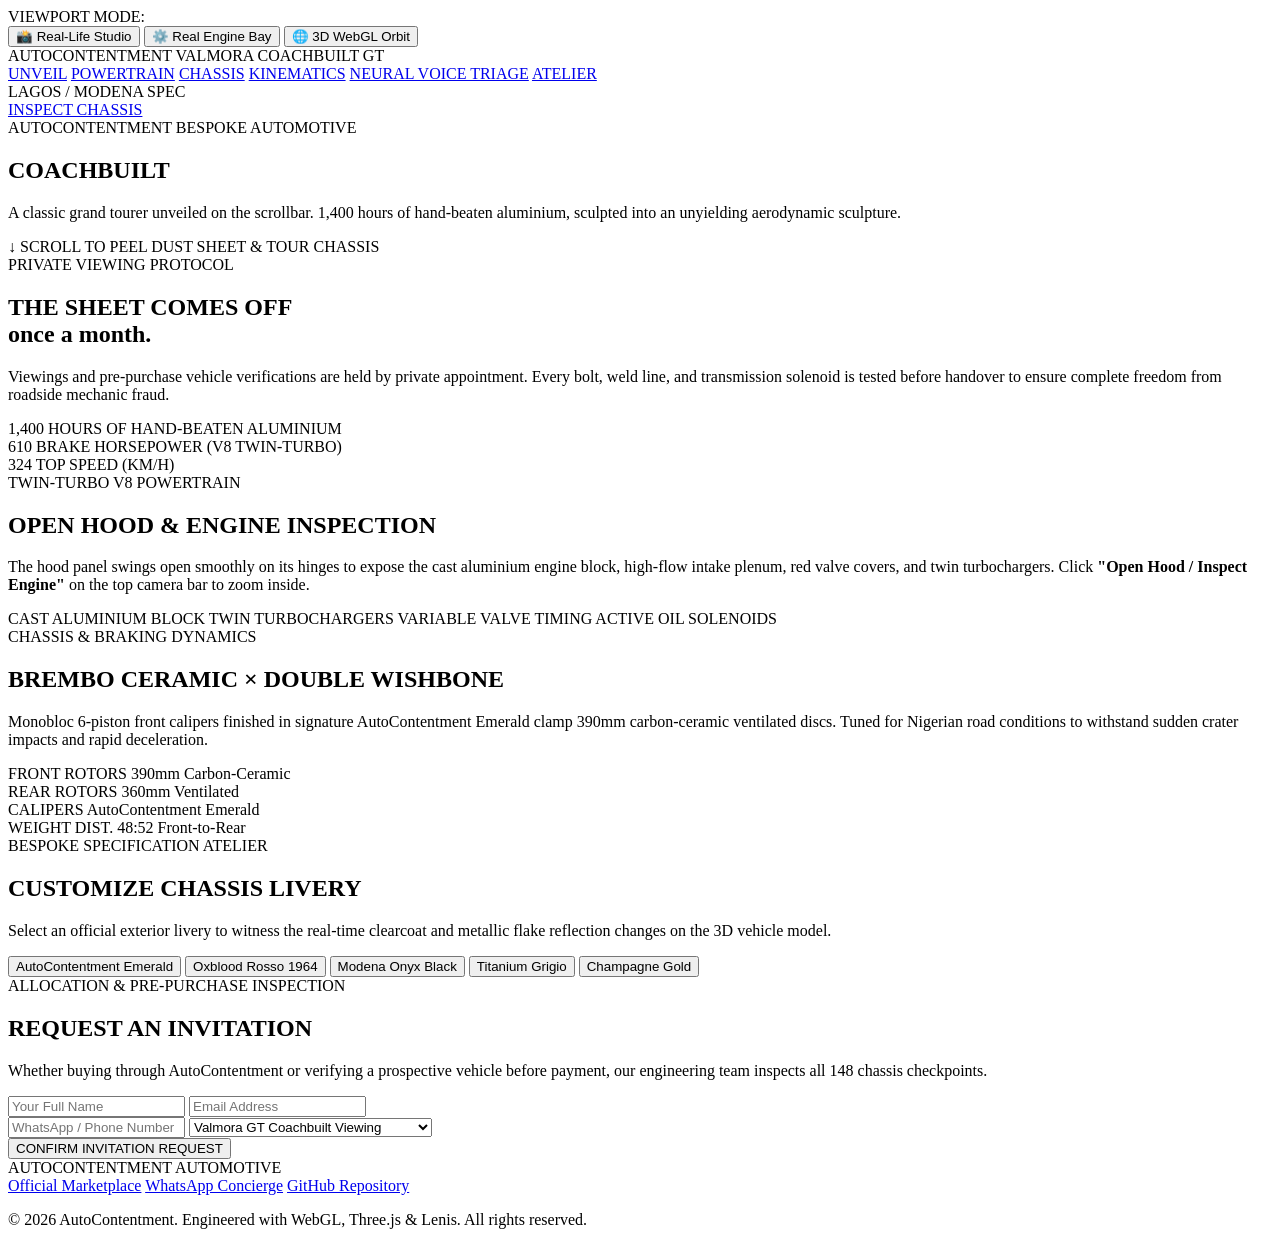
==== commit 28866ec3: "feat(studio): sync photorealistic real car & engine bay showroom assets for Vercel deployment" ====
--- a/src/static/vibration_monitor.html
+++ b/src/static/vibration_monitor.html
@@ -9,22 +9,30 @@
   <link rel="preconnect" href="https://fonts.googleapis.com">
   <link rel="preconnect" href="https://fonts.gstatic.com" crossorigin>
   <link href="https://fonts.googleapis.com/css2?family=Cinzel:wght@400;600;700;900&family=Plus+Jakarta+Sans:wght@300;400;500;600;700&family=Space+Mono:ital,wght@0,400;0,700;1,400&family=Syne:wght@700;800&display=swap" rel="stylesheet">
-  <script type="module" crossorigin src="/assets/index-B_1POrNV.js"></script>
-  <link rel="stylesheet" crossorigin href="/assets/index-DpR8qX_h.css">
+  <script type="module" crossorigin src="/assets/index-DQodkR66.js"></script>
+  <link rel="stylesheet" crossorigin href="/assets/index-Bsa4-YaN.css">
 </head>
 <body>
   <div id="app">
     <!-- Fixed 3D WebGL Background Canvas Layer -->
     <div id="canvas-container" class="webgl-canvas-container"></div>
 
+    <!-- Photorealistic Real-Life Vehicle & Engine Showroom Overlay -->
+    <div id="realStudioContainer" class="real-studio-container"></div>
+
     <!-- Floating 3D Camera & Inspection Toolbar -->
     <div class="camera-inspection-toolbar">
-      <div class="toolbar-label">3D CHASSIS CAMERA:</div>
-      <button class="btn-cam-view active" data-view="exterior">🏎️ Exterior Orbit</button>
-      <button class="btn-cam-view" data-view="engine">⚙️ Open Hood / Inspect Engine</button>
-      <button class="btn-cam-view" data-view="wheel">🛞 Brembo Brakes</button>
-      <button class="btn-cam-view" data-view="xray">🔬 X-Ray Chassis</button>
-      <button class="btn-cam-view" id="btnToggleRotate">🔄 360° Spin</button>
+      <div class="toolbar-label">VIEWPORT MODE:</div>
+      <button class="btn-studio-tab active" data-mode="studio" id="barBtnStudio">📸 Real-Life Studio</button>
+      <button class="btn-studio-tab" data-mode="engine" id="barBtnEngine">⚙️ Real Engine Bay</button>
+      <button class="btn-studio-tab" data-mode="webgl" id="barBtnWebGL">🌐 3D WebGL Orbit</button>
+      <div class="webgl-only-tools" id="webglOnlyTools" style="display: none; align-items: center; gap: 8px;">
+        <button class="btn-cam-view active" data-view="exterior">🏎️ Orbit</button>
+        <button class="btn-cam-view" data-view="engine">⚙️ Hood</button>
+        <button class="btn-cam-view" data-view="wheel">🛞 Brakes</button>
+        <button class="btn-cam-view" data-view="xray">🔬 X-Ray</button>
+        <button class="btn-cam-view" id="btnToggleRotate">🔄 Spin</button>
+      </div>
     </div>
 
     <!-- Luxury Top Navigation Bar -->
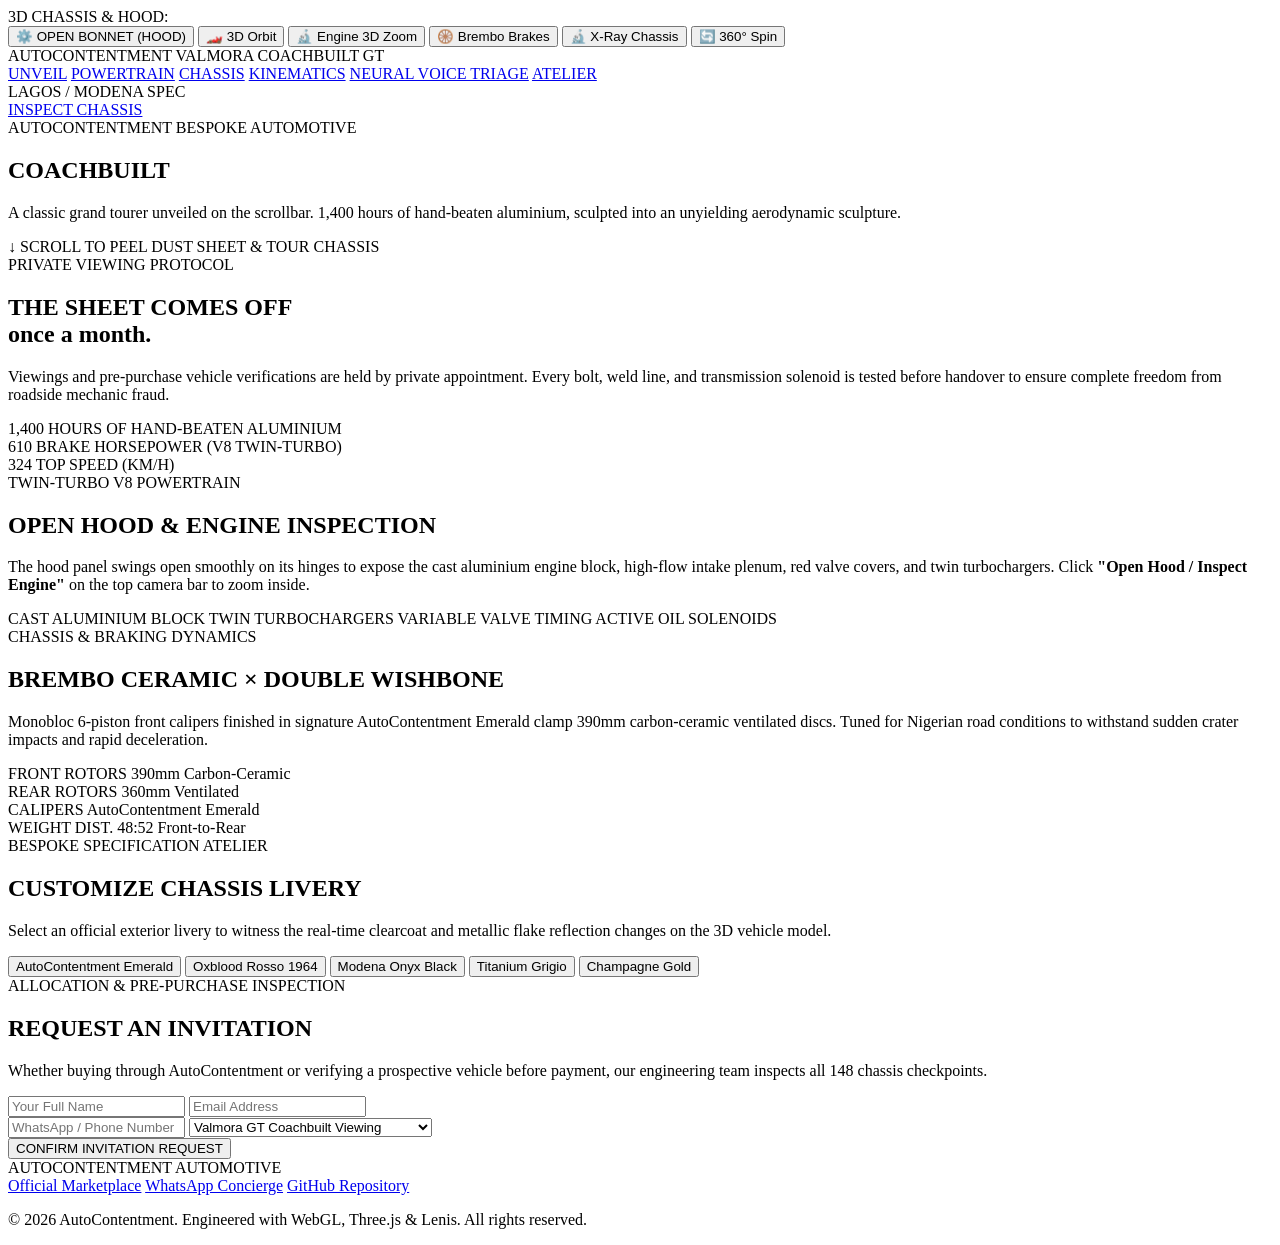
==== commit 827f5ee5: "feat(3d-engine): sync 3D realistic engine and bonnet opening assets to Vercel deployment" ====
--- a/src/static/vibration_monitor.html
+++ b/src/static/vibration_monitor.html
@@ -9,8 +9,8 @@
   <link rel="preconnect" href="https://fonts.googleapis.com">
   <link rel="preconnect" href="https://fonts.gstatic.com" crossorigin>
   <link href="https://fonts.googleapis.com/css2?family=Cinzel:wght@400;600;700;900&family=Plus+Jakarta+Sans:wght@300;400;500;600;700&family=Space+Mono:ital,wght@0,400;0,700;1,400&family=Syne:wght@700;800&display=swap" rel="stylesheet">
-  <script type="module" crossorigin src="/assets/index-DQodkR66.js"></script>
-  <link rel="stylesheet" crossorigin href="/assets/index-Bsa4-YaN.css">
+  <script type="module" crossorigin src="/assets/index-B1HS-OP2.js"></script>
+  <link rel="stylesheet" crossorigin href="/assets/index-BKiOkSdQ.css">
 </head>
 <body>
   <div id="app">
@@ -22,17 +22,16 @@
 
     <!-- Floating 3D Camera & Inspection Toolbar -->
     <div class="camera-inspection-toolbar">
-      <div class="toolbar-label">VIEWPORT MODE:</div>
-      <button class="btn-studio-tab active" data-mode="studio" id="barBtnStudio">📸 Real-Life Studio</button>
-      <button class="btn-studio-tab" data-mode="engine" id="barBtnEngine">⚙️ Real Engine Bay</button>
-      <button class="btn-studio-tab" data-mode="webgl" id="barBtnWebGL">🌐 3D WebGL Orbit</button>
-      <div class="webgl-only-tools" id="webglOnlyTools" style="display: none; align-items: center; gap: 8px;">
-        <button class="btn-cam-view active" data-view="exterior">🏎️ Orbit</button>
-        <button class="btn-cam-view" data-view="engine">⚙️ Hood</button>
-        <button class="btn-cam-view" data-view="wheel">🛞 Brakes</button>
-        <button class="btn-cam-view" data-view="xray">🔬 X-Ray</button>
-        <button class="btn-cam-view" id="btnToggleRotate">🔄 Spin</button>
-      </div>
+      <div class="toolbar-label">3D CHASSIS & HOOD:</div>
+      <button class="btn-cam-view btn-bonnet-action" id="btnToggleBonnet">
+        <span class="btn-icon">⚙️</span>
+        <span id="bonnetBtnText">OPEN BONNET (HOOD)</span>
+      </button>
+      <button class="btn-cam-view active" data-view="exterior">🏎️ 3D Orbit</button>
+      <button class="btn-cam-view" data-view="engine">🔬 Engine 3D Zoom</button>
+      <button class="btn-cam-view" data-view="wheel">🛞 Brembo Brakes</button>
+      <button class="btn-cam-view" data-view="xray">🔬 X-Ray Chassis</button>
+      <button class="btn-cam-view" id="btnToggleRotate">🔄 360° Spin</button>
     </div>
 
     <!-- Luxury Top Navigation Bar -->
